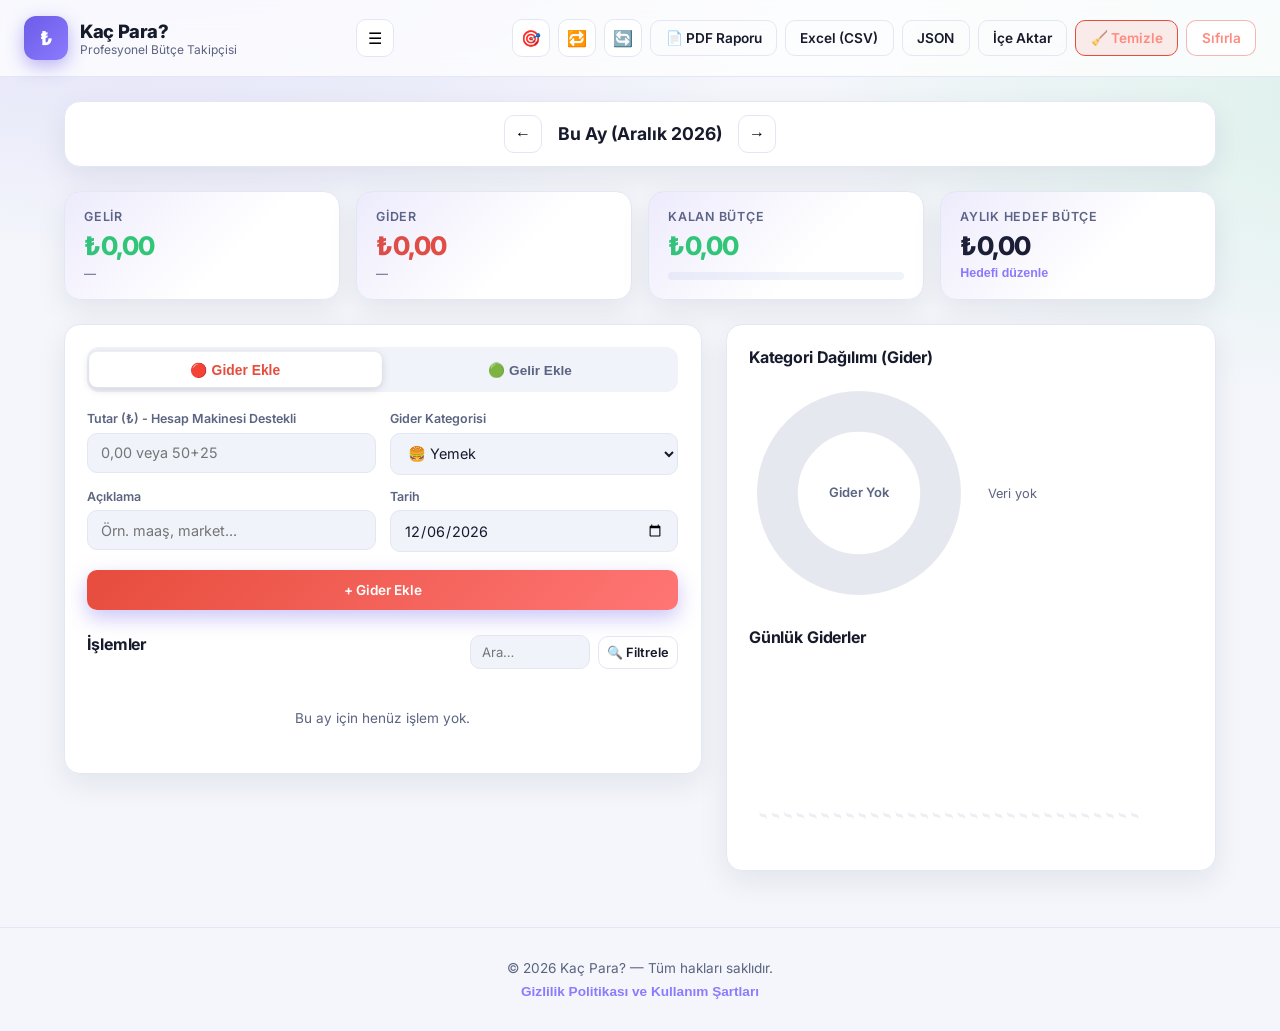
==== index.html @ 2ee65d18 "Add files via upload" ====
<!DOCTYPE html>
<html lang="tr">
<head>
  <meta charset="UTF-8" />
  <meta name="viewport" content="width=device-width, initial-scale=1.0, maximum-scale=1.0, user-scalable=no" />
  <title>Kaç Para? — Profesyonel Bütçe Takipçisi</title>
  
  <meta name="theme-color" content="#0f1220" />
  <meta name="mobile-web-app-capable" content="yes" />
  <meta name="apple-mobile-web-app-status-bar-style" content="black-translucent" />
  
  <link rel="icon" type="image/png" href="icon-192.png" />
  <link rel="apple-touch-icon" href="icon-192.png" />
  <link rel="manifest" href="manifest.json" />

  <link rel="preconnect" href="https://fonts.googleapis.com" />
  <link rel="preconnect" href="https://fonts.gstatic.com" crossorigin />
  <link href="https://fonts.googleapis.com/css2?family=Inter:wght@400;500;600;700;800&display=swap" rel="stylesheet" />
  <link rel="stylesheet" href="style.css" />
</head>
<body>
  <header class="topbar">
    <div class="brand">
      <div class="brand-icon">₺</div>
      <div>
        <h1>Kaç Para?</h1>
        <p class="brand-sub">Profesyonel Bütçe Takipçisi</p>
      </div>
    </div>
    
    <button id="mobileMenuBtn" class="icon-btn mobile-menu-btn">☰</button>

    <div class="topbar-actions" id="topbarActions">
      <button id="limitsBtn" class="icon-btn" title="Kategori Limitleri">🎯</button>
      <button id="recurringBtn" class="icon-btn" title="Tekrarlayan Ödemeler">🔁</button>
      <button id="themeToggle" class="icon-btn" title="Tema (Otomatik/Karanlık/Aydınlık)">🔄</button>
      <button id="exportPdfBtn" class="btn btn-ghost">📄 PDF Raporu</button>
      <button id="exportCsvBtn" class="btn btn-ghost">Excel (CSV)</button>
      <button id="exportBtn" class="btn btn-ghost">JSON</button>
      <label class="btn btn-ghost">
        İçe Aktar
        <input type="file" id="importInput" accept="application/json" hidden />
      </label>
      <button id="cleanupBtn" class="btn btn-danger" style="background: rgba(231,76,60,0.1); border: 1px solid var(--red);">🧹 Temizle</button>
      <button id="resetBtn" class="btn btn-danger">Sıfırla</button>
    </div>
  </header>

  <main class="container">
    <div id="installBanner" class="install-banner hidden">
      <p>📱 Bu uygulamayı telefonuna kurmak ister misin?</p>
      <button type="button" id="installBtn" class="btn btn-primary">Hemen Kur</button>
    </div>

    <div class="month-selector">
      <button id="prevMonthBtn" class="icon-btn" title="Önceki Ay">←</button>
      <span id="currentMonthLabel">Bu Ay</span>
      <button id="nextMonthBtn" class="icon-btn" title="Sonraki Ay">→</button>
    </div>

    <section class="stats">
      <div class="stat-card">
        <span class="stat-label">Gelir</span>
        <span class="stat-value text-green" id="statIncome">₺0,00</span>
        <span class="stat-hint" id="statIncomeTrend">—</span>
      </div>
      <div class="stat-card">
        <span class="stat-label">Gider</span>
        <span class="stat-value text-red" id="statExpense">₺0,00</span>
        <span class="stat-hint" id="statExpenseTrend">—</span>
      </div>
      <div class="stat-card">
        <span class="stat-label">Kalan Bütçe</span>
        <span class="stat-value" id="statRemaining">₺0,00</span>
        <div class="progress"><div class="progress-bar" id="budgetBar"></div></div>
      </div>
      <div class="stat-card">
        <span class="stat-label">Aylık Hedef Bütçe</span>
        <span class="stat-value" id="statBudget">₺0,00</span>
        <button class="link-btn" id="editBudgetBtn">Hedefi düzenle</button>
      </div>
    </section>

    <section class="grid">
      <div class="panel">
        <div class="type-switch" id="typeSwitch">
          <button type="button" class="switch-btn active" data-type="expense">🔴 Gider Ekle</button>
          <button type="button" class="switch-btn" data-type="income">🟢 Gelir Ekle</button>
        </div>

        <form id="expenseForm" class="form">
          <div class="form-row">
            <div class="field">
              <label for="amount">Tutar (₺) - Hesap Makinesi Destekli</label>
              <input type="text" id="amount" inputmode="decimal" placeholder="0,00 veya 50+25" autocomplete="off" required />
            </div>
            <div class="field">
              <label for="category" id="categoryLabel">Kategori</label>
              <select id="category" required></select>
            </div>
          </div>
          <div class="form-row">
            <div class="field">
              <label for="note">Açıklama</label>
              <input type="text" id="note" maxlength="60" placeholder="Örn. maaş, market..." autocomplete="off" />
            </div>
            <div class="field">
              <label for="date">Tarih</label>
              <input type="date" id="date" required />
            </div>
          </div>
          <button type="submit" class="btn btn-primary btn-block" id="submitBtn">+ Gider Ekle</button>
        </form>

        <div class="list-header">
          <h2 class="panel-title">İşlemler</h2>
          <div style="display:flex; gap:0.5rem; align-items:center;">
            <input type="search" id="searchInput" class="search" placeholder="Ara…" autocomplete="off" style="max-width: 120px;" />
            <button id="filterToggleBtn" class="btn btn-ghost" style="padding: 0.5rem; font-size: 0.8rem;" title="Filtrele">🔍 Filtrele</button>
          </div>
        </div>

        <div id="filterPanel" class="filter-panel hidden">
          <div class="field">
            <label>İşlem Türü</label>
            <select id="filterType">
              <option value="all">Tümü</option>
              <option value="expense">Sadece Giderler</option>
              <option value="income">Sadece Gelirler</option>
            </select>
          </div>
          <div class="field">
            <label>Sıralama</label>
            <select id="filterSort">
              <option value="date-desc">Tarih (En Yeni)</option>
              <option value="date-asc">Tarih (En Eski)</option>
              <option value="amount-desc">Tutar (En Yüksek)</option>
              <option value="amount-asc">Tutar (En Düşük)</option>
            </select>
          </div>
        </div>

        <ul id="expenseList" class="expense-list"></ul>
        <p id="emptyState" class="empty">Bu ay için henüz işlem yok.</p>
      </div>

      <div class="panel">
        <h2 class="panel-title">Kategori Dağılımı (Gider)</h2>
        <div class="donut-wrap">
          <canvas id="donutChart" width="220" height="220"></canvas>
          <div id="donutLegend" class="donut-legend"></div>
        </div>

        <h2 class="panel-title" style="margin-top:1.5rem">Günlük Giderler</h2>
        <canvas id="barChart" width="400" height="180"></canvas>
      </div>
    </section>
  </main>

  <footer class="footer">
    <p>© 2026 Kaç Para? — Tüm hakları saklıdır.</p>
    <button id="privacyBtn" class="link-btn">Gizlilik Politikası ve Kullanım Şartları</button>
  </footer>

  <!-- MODALLAR -->
  <div id="budgetModal" class="modal" hidden>
    <div class="modal-box">
      <h3>Aylık Hedef Bütçe</h3>
      <p class="modal-desc">Seçili ay için ulaşmak istediğin hedefi belirle.</p>
      <input type="number" id="budgetInput" min="0" step="100" placeholder="Örn. 5000" />
      <div class="modal-actions">
        <button type="button" class="btn btn-ghost" id="budgetCancel">İptal</button>
        <button type="button" class="btn btn-primary" id="budgetSave">Kaydet</button>
      </div>
    </div>
  </div>

  <div id="recurringModal" class="modal" hidden>
    <div class="modal-box" style="width: min(92vw, 500px);">
      <h3>🔁 Tekrarlayan Ödemeler</h3>
      <p class="modal-desc">Her ay otomatik olarak harcamalara eklenecek sabit giderler.</p>
      <form id="recurringForm" class="form" style="margin-bottom: 1rem;">
        <div class="form-row">
          <div class="field">
            <label>Açıklama</label>
            <input type="text" id="recName" placeholder="Örn. Netflix, Kira" required autocomplete="off" />
          </div>
          <div class="field">
            <label>Tutar (₺)</label>
            <input type="number" id="recAmount" min="1" step="1" placeholder="0" required />
          </div>
        </div>
        <div class="form-row">
          <div class="field">
            <label>Kategori</label>
            <select id="recCategory" required></select>
          </div>
          <div class="field">
            <label>Her ayın kaçında?</label>
            <input type="number" id="recDay" min="1" max="31" value="1" required />
          </div>
        </div>
        <button type="submit" class="btn btn-primary btn-block" style="background: var(--primary);">+ Ekle</button>
      </form>
      <ul id="recurringList" class="expense-list" style="max-height: 200px; margin-top: 0;"></ul>
      <p id="emptyRecurring" class="empty" style="padding: 1rem 0;">Henüz tekrarlayan ödeme yok.</p>
      <div class="modal-actions" style="margin-top: 1rem;">
        <button type="button" class="btn btn-ghost btn-block" id="recurringClose">Kapat</button>
      </div>
    </div>
  </div>

  <div id="limitsModal" class="modal" hidden>
    <div class="modal-box" style="width: min(92vw, 500px);">
      <h3>🎯 Kategori Limitleri</h3>
      <p class="modal-desc">Belirli bir kategori için aylık harcama limiti koy. Aşarsan uyarı verir.</p>
      <form id="limitsForm" class="form" style="margin-bottom: 1rem;">
        <div class="form-row">
          <div class="field">
            <label>Kategori</label>
            <select id="limitCategory" required></select>
          </div>
          <div class="field">
            <label>Limit (₺)</label>
            <input type="number" id="limitAmount" min="1" step="1" placeholder="Örn. 3000" required />
          </div>
        </div>
        <button type="submit" class="btn btn-primary btn-block" style="background: var(--primary);">+ Limit Ekle</button>
      </form>
      <ul id="limitsList" class="expense-list" style="max-height: 200px; margin-top: 0;"></ul>
      <p id="emptyLimits" class="empty" style="padding: 1rem 0;">Henüz limit yok.</p>
      <div class="modal-actions" style="margin-top: 1rem;">
        <button type="button" class="btn btn-ghost btn-block" id="limitsClose">Kapat</button>
      </div>
    </div>
  </div>

  <div id="cleanupModal" class="modal" hidden>
    <div class="modal-box">
      <h3>🧹 Veri Temizliği</h3>
      <p class="modal-desc">Uygulamayı şişiren eski verileri tek tıkla temizleyin.</p>
      <div class="field" style="margin-bottom: 1rem;">
        <label>Ne kadarlık veri silinsin?</label>
        <select id="cleanupRange">
          <option value="1">1 aydan eski verileri sil</option>
          <option value="3">3 aydan eski verileri sil</option>
          <option value="6">6 aydan eski verileri sil</option>
          <option value="12">1 yıldan eski verileri sil</option>
        </select>
      </div>
      <div class="modal-actions" style="margin-top: 1rem;">
        <button type="button" class="btn btn-ghost" id="cleanupCancel">İptal</button>
        <button type="button" class="btn btn-danger" id="cleanupConfirm" style="background: var(--red); border: none;">Temizle</button>
      </div>
    </div>
  </div>

  <div id="privacyModal" class="modal" hidden>
    <div class="modal-box" style="width: min(92vw, 600px); max-height: 80vh; overflow-y: auto;">
      <h3>Gizlilik Politikası ve Kullanım Şartları</h3>
      <p class="modal-desc" style="margin-top: 1rem;">
        <strong>1. Veri Saklama:</strong> "Kaç Para?" uygulamasına girdiğiniz tüm finansal veriler (gelir, gider, bütçe vb.) sadece <strong>kendi tarayıcınızın yerel hafızasında (localStorage)</strong> saklanır. Hiçbir sunucuya, veritabanına veya üçüncü şahsa gönderilmez, kaydedilmez.
      </p>
      <p class="modal-desc">
        <strong>2. Çerezler:</strong> Uygulama, deneyiminizi iyileştirmek için herhangi bir takip çerezi kullanmaz.
      </p>
      <p class="modal-desc">
        <strong>3. Veri Kaybı:</strong> Tarayıcı verilerinizi (geçmiş, çerezler vb.) temizlerseniz veya uygulamayı silerseniz, bütçe verileriniz de kalıcı olarak silinir. Verilerinizi kaybetmemek için sağ üstteki "JSON" butonu ile yedek almanız önerilir.
      </p>
      <p class="modal-desc">
        <strong>4. Sorumluluk:</strong> Bu uygulama tamamen ücretsiz ve açık kaynaklı bir araçtır. Finansal kararlarınızdan doğacak sonuçlardan kullanıcı sorumludur.
      </p>
      <div class="modal-actions" style="margin-top: 1rem;">
        <button type="button" class="btn btn-primary btn-block" id="privacyClose">Anladım, Kapat</button>
      </div>
    </div>
  </div>

  <div id="pdfTemplate" class="pdf-container" hidden>
    <div class="pdf-header">
      <h1>Kaç Para? — Bütçe Raporu</h1>
      <p id="pdfMonthLabel">Kasım 2026</p>
    </div>
    <div class="pdf-summary">
      <div><strong>Gelir:</strong> <span id="pdfIncome">0</span></div>
      <div><strong>Gider:</strong> <span id="pdfExpense">0</span></div>
      <div><strong>Kalan:</strong> <span id="pdfRemaining">0</span></div>
    </div>
    <table class="pdf-table">
      <thead>
        <tr>
          <th>Tarih</th>
          <th>Tür</th>
          <th>Kategori</th>
          <th>Açıklama</th>
          <th style="text-align: right;">Tutar</th>
        </tr>
      </thead>
      <tbody id="pdfTableBody"></tbody>
    </table>
  </div>

  <div id="toast" class="toast" hidden></div>
  <script src="script.js"></script>
</body>
</html>
---- style.css ----
:root {
  --bg: #0f1220;
  --bg-soft: #171b2e;
  --panel: #1c2138;
  --panel-2: #232a45;
  --text: #eef1ff;
  --muted: #9aa3c0;
  --border: #2a3150;
  --primary: #6c5ce7;
  --primary-2: #8b7bff;
  --green: #2ecc71;
  --yellow: #f1c40f;
  --red: #e74c3c;
  --radius: 16px;
  --shadow: 0 10px 30px rgba(0,0,0,.35);
  --font: 'Inter', system-ui, -apple-system, sans-serif;
}

[data-theme="light"] {
  --bg: #f4f6fb;
  --bg-soft: #ffffff;
  --panel: #ffffff;
  --panel-2: #f0f3fa;
  --text: #161a2b;
  --muted: #5b6480;
  --border: #e2e7f3;
  --shadow: 0 10px 30px rgba(20,30,60,.08);
}

* { box-sizing: border-box; margin: 0; padding: 0; }

body {
  font-family: var(--font);
  background: radial-gradient(1200px 600px at 10% -10%, rgba(108,92,231,.18), transparent 60%),
              radial-gradient(1000px 500px at 110% 10%, rgba(46,204,113,.12), transparent 60%),
              var(--bg);
  color: var(--text);
  min-height: 100vh;
  transition: background .3s, color .3s;
  overflow-x: hidden;
}

@keyframes slideUp {
  from { opacity: 0; transform: translateY(15px); }
  to { opacity: 1; transform: translateY(0); }
}
@keyframes fadeIn {
  from { opacity: 0; }
  to { opacity: 1; }
}
@keyframes popIn {
  0% { opacity: 0; transform: scale(0.95); }
  100% { opacity: 1; transform: scale(1); }
}
@keyframes pulseGlow {
  0% { box-shadow: 0 0 0 0 rgba(231, 76, 60, 0.4); }
  70% { box-shadow: 0 0 0 6px rgba(231, 76, 60, 0); }
  100% { box-shadow: 0 0 0 0 rgba(231, 76, 60, 0); }
}

.topbar {
  display: flex;
  justify-content: space-between;
  align-items: center;
  gap: 1rem;
  padding: 1rem 1.5rem;
  background: rgba(23,27,46,.7);
  backdrop-filter: blur(12px);
  border-bottom: 1px solid var(--border);
  position: sticky;
  top: 0;
  z-index: 20;
  flex-wrap: wrap;
  animation: fadeIn 0.5s ease;
}
[data-theme="light"] .topbar { background: rgba(255,255,255,.75); }

.brand { display: flex; align-items: center; gap: .75rem; }
.brand-icon {
  width: 44px; height: 44px;
  display: grid; place-items: center;
  border-radius: 12px;
  background: linear-gradient(135deg, var(--primary), var(--primary-2));
  font-weight: 800; font-size: 1.2rem; color: #fff;
  box-shadow: 0 6px 18px rgba(108,92,231,.45);
  transition: transform 0.3s ease;
}
.brand:hover .brand-icon { transform: rotate(-10deg) scale(1.05); }
.brand h1 { font-size: 1.15rem; font-weight: 800; letter-spacing: -.02em; }
.brand-sub { font-size: .75rem; color: var(--muted); }
.topbar-actions { display: flex; gap: .5rem; flex-wrap: wrap; align-items: center; }

.mobile-menu-btn {
  display: none;
  font-size: 1.2rem;
}

.btn {
  border: 1px solid var(--border);
  background: var(--panel);
  color: var(--text);
  padding: .55rem .9rem;
  border-radius: 10px;
  font: inherit;
  font-size: .85rem;
  font-weight: 600;
  cursor: pointer;
  transition: all .2s cubic-bezier(0.4, 0, 0.2, 1);
  display: inline-flex; align-items: center; gap: .4rem;
}
.btn:hover { transform: translateY(-2px); border-color: var(--primary); box-shadow: 0 4px 12px rgba(0,0,0,0.1); }
.btn:active { transform: translateY(0); }
.btn-primary {
  background: linear-gradient(135deg, var(--primary), var(--primary-2));
  border: none; color: #fff;
  box-shadow: 0 8px 20px rgba(108,92,231,.35);
}
.btn-primary:hover { filter: brightness(1.1); box-shadow: 0 10px 25px rgba(108,92,231,.5); }
.btn-danger { color: #ff8a80; border-color: rgba(231,76,60,.4); }
.btn-danger:hover { background: rgba(231,76,60,.12); border-color: var(--red); }
.btn-ghost { background: transparent; }
.btn-block { width: 100%; justify-content: center; padding: .75rem; margin-top: .25rem; }
.icon-btn {
  width: 38px; height: 38px; border-radius: 10px;
  border: 1px solid var(--border); background: var(--panel);
  cursor: pointer; font-size: 1rem;
  display: grid; place-items: center;
  transition: all 0.2s;
}
.icon-btn:hover { border-color: var(--primary); transform: translateY(-2px); }
.link-btn {
  background: none; border: none; color: var(--primary-2);
  font-size: .78rem; cursor: pointer; padding: 0; text-align: left;
  font-weight: 600; transition: color 0.2s;
}
.link-btn:hover { text-decoration: underline; color: var(--primary); }

.container { max-width: 1200px; margin: 0 auto; padding: 1.5rem; }

.stats {
  display: grid;
  grid-template-columns: repeat(4, 1fr);
  gap: 1rem;
  margin-bottom: 1.5rem;
  animation: slideUp 0.5s ease both;
}
.stat-card {
  background: var(--panel);
  border: 1px solid var(--border);
  border-radius: var(--radius);
  padding: 1.1rem 1.2rem;
  display: flex; flex-direction: column; gap: .35rem;
  box-shadow: var(--shadow);
  position: relative; overflow: hidden;
  transition: transform 0.3s ease, box-shadow 0.3s ease;
}
.stat-card:hover { transform: translateY(-4px); box-shadow: 0 15px 35px rgba(0,0,0,0.2); }
.stat-card::before {
  content: ''; position: absolute; inset: 0;
  background: linear-gradient(135deg, rgba(108,92,231,.12), transparent 60%);
  pointer-events: none;
}
.stat-label { font-size: .78rem; color: var(--muted); font-weight: 600; text-transform: uppercase; letter-spacing: .06em; }
.stat-value { font-size: 1.6rem; font-weight: 800; letter-spacing: -.02em; }
.stat-hint { font-size: .75rem; color: var(--muted); }
.progress { height: 8px; background: var(--panel-2); border-radius: 99px; overflow: hidden; margin-top: .35rem; }
.progress-bar { height: 100%; width: 0%; background: var(--green); border-radius: 99px; transition: width 0.8s cubic-bezier(0.4, 0, 0.2, 1), background .3s; }

.grid { display: grid; grid-template-columns: 1.3fr 1fr; gap: 1.5rem; align-items: start; }
.panel {
  background: var(--panel);
  border: 1px solid var(--border);
  border-radius: var(--radius);
  padding: 1.4rem;
  box-shadow: var(--shadow);
  animation: slideUp 0.6s ease both;
}
.panel:nth-child(2) { animation-delay: 0.1s; }
.panel-title { font-size: 1rem; font-weight: 700; margin-bottom: 1rem; letter-spacing: -.01em; }

.form { display: flex; flex-direction: column; gap: .9rem; }
.form-row { display: grid; grid-template-columns: 1fr 1fr; gap: .9rem; }
.field { display: flex; flex-direction: column; gap: .4rem; }
.field label { font-size: .78rem; color: var(--muted); font-weight: 600; }
.field input, .field select, .search, #budgetInput, #recName, #recAmount, #recDay, #limitAmount {
  background: var(--panel-2);
  border: 1px solid var(--border);
  color: var(--text);
  padding: .65rem .8rem;
  border-radius: 10px;
  font: inherit;
  font-size: .9rem;
  outline: none;
  transition: all .2s;
  width: 100%;
}
.field input:focus, .field select:focus, .search:focus, #budgetInput:focus {
  border-color: var(--primary);
  box-shadow: 0 0 0 3px rgba(108,92,231,.2);
  background: var(--panel);
}

.filter-panel {
  display: flex;
  gap: 1rem;
  background: var(--panel-2);
  padding: 1rem;
  border-radius: 10px;
  margin-bottom: 1rem;
  border: 1px solid var(--border);
  animation: slideUp 0.3s ease;
}
.filter-panel .field { flex: 1; margin: 0; }
.filter-panel select { padding: 0.5rem; font-size: 0.8rem; }

.type-switch {
  display: flex;
  gap: 0.5rem;
  margin-bottom: 1.2rem;
  background: var(--panel-2);
  padding: 0.3rem;
  border-radius: 12px;
}
.switch-btn {
  flex: 1;
  padding: 0.6rem;
  border: none;
  background: transparent;
  color: var(--muted);
  font-weight: 600;
  font-size: 0.85rem;
  border-radius: 8px;
  cursor: pointer;
  transition: all 0.3s cubic-bezier(0.4, 0, 0.2, 1);
}
.switch-btn.active {
  background: var(--panel);
  color: var(--text);
  box-shadow: 0 2px 8px rgba(0,0,0,0.15);
  transform: scale(1.02);
}
.switch-btn[data-type="income"].active { color: var(--green); }
.switch-btn[data-type="expense"].active { color: var(--red); }

.text-green { color: var(--green) !important; }
.text-red { color: var(--red) !important; }
.expense-amount.income { color: var(--green) !important; }
.expense-amount.expense { color: var(--red) !important; }

.list-header { display: flex; justify-content: space-between; align-items: center; margin-top: 1.5rem; gap: .75rem; }
.search { max-width: 160px; padding: .5rem .7rem; font-size: .82rem; }
.expense-list { list-style: none; display: flex; flex-direction: column; gap: .5rem; margin-top: 1rem; max-height: 360px; overflow-y: auto; padding-right: .25rem; }
.expense-list::-webkit-scrollbar { width: 6px; }
.expense-list::-webkit-scrollbar-thumb { background: var(--border); border-radius: 99px; }

.expense-item {
  display: flex; align-items: center; gap: .75rem;
  padding: .7rem .8rem;
  background: var(--panel-2);
  border: 1px solid var(--border);
  border-radius: 12px;
  animation: slideUp 0.4s ease both;
  transition: transform 0.2s, background 0.2s;
}
.expense-item:hover {
  transform: translateX(4px);
  background: var(--panel);
  border-color: var(--primary);
}
.expense-emoji { font-size: 1.2rem; }
.expense-info { flex: 1; display: flex; flex-direction: column; gap: .1rem; min-width: 0; }
.expense-note { font-size: .88rem; font-weight: 600; white-space: nowrap; overflow: hidden; text-overflow: ellipsis; }
.expense-meta { font-size: .72rem; color: var(--muted); }
.expense-amount { font-weight: 700; font-size: .95rem; white-space: nowrap; }
.del-btn, .del-limit-btn {
  background: none; border: none; cursor: pointer;
  color: var(--muted); font-size: 1rem; padding: .25rem;
  border-radius: 6px; transition: all .2s;
}
.del-btn:hover, .del-limit-btn:hover { color: var(--red); background: rgba(231,76,60,.12); transform: scale(1.1); }
.empty { text-align: center; color: var(--muted); font-size: .85rem; padding: 1.5rem 0; animation: fadeIn 0.5s ease; }

.limit-warning {
  color: var(--red) !important;
  font-weight: 700;
  animation: pulseGlow 1.5s infinite;
  border-radius: 4px;
}

.donut-wrap { display: flex; align-items: center; gap: 1.2rem; flex-wrap: wrap; }
.donut-legend { display: flex; flex-direction: column; gap: .45rem; flex: 1; min-width: 140px; }
.legend-item { display: flex; align-items: center; gap: .5rem; font-size: .82rem; animation: slideUp 0.3s ease both; }
.legend-dot { width: 10px; height: 10px; border-radius: 50%; flex-shrink: 0; }
.legend-name { flex: 1; color: var(--muted); }
.legend-value { font-weight: 700; }

.modal {
  position: fixed; inset: 0; z-index: 50;
  background: rgba(0,0,0,.6);
  display: grid; place-items: center;
  backdrop-filter: blur(6px);
  animation: fadeIn .25s ease;
}
.modal-box {
  background: var(--panel);
  border: 1px solid var(--border);
  border-radius: var(--radius);
  padding: 1.6rem;
  width: min(92vw, 380px);
  box-shadow: 0 25px 50px -12px rgba(0, 0, 0, 0.5);
  animation: popIn 0.3s cubic-bezier(0.175, 0.885, 0.32, 1.275);
}
.modal-box h3 { font-size: 1.1rem; margin-bottom: .4rem; }
.modal-desc { font-size: .82rem; color: var(--muted); margin-bottom: 1rem; }
.modal-actions { display: flex; gap: .6rem; justify-content: flex-end; margin-top: 1rem; }

.toast {
  position: fixed; bottom: 1.5rem; left: 50%; transform: translateX(-50%) translateY(20px);
  background: var(--panel); border: 1px solid var(--border);
  padding: .7rem 1.2rem; border-radius: 12px;
  font-size: .85rem; font-weight: 600;
  box-shadow: var(--shadow);
  opacity: 0; transition: opacity .25s, transform .25s;
  z-index: 9999;
  display: flex;
  align-items: center;
  justify-content: space-between;
  gap: 1rem;
  min-width: 250px;
  pointer-events: none;
}

.toast.show { 
  opacity: 1; 
  transform: translateX(-50%) translateY(0); 
  pointer-events: auto !important; 
}
.toast.success { border-color: var(--green); color: var(--green); }
.toast.error { border-color: var(--red); color: #ff8a80; }

#toastActionBtn {
  pointer-events: auto !important;
  cursor: pointer !important;
  transition: all 0.2s ease;
  white-space: nowrap;
}
#toastActionBtn:hover { filter: brightness(1.2); transform: scale(1.05); }

.install-banner {
  display: flex;
  align-items: center;
  justify-content: space-between;
  background: linear-gradient(135deg, rgba(108,92,231,0.15), rgba(139,123,255,0.15));
  border: 1px solid var(--primary);
  padding: 0.8rem 1.2rem;
  border-radius: var(--radius);
  margin-bottom: 1.5rem;
  gap: 1rem;
  animation: slideUp 0.4s ease;
}
.install-banner p { font-size: 0.9rem; font-weight: 600; margin: 0; }
.install-banner .btn { padding: 0.4rem 1rem; font-size: 0.8rem; white-space: nowrap; }

.month-selector {
  display: flex;
  align-items: center;
  justify-content: center;
  gap: 1rem;
  margin-bottom: 1.5rem;
  background: var(--panel);
  padding: 0.8rem;
  border-radius: var(--radius);
  border: 1px solid var(--border);
  box-shadow: var(--shadow);
  animation: slideUp 0.4s ease both;
}
#currentMonthLabel { font-weight: 700; font-size: 1.1rem; min-width: 150px; text-align: center; color: var(--text); }

.footer {
  text-align: center;
  padding: 2rem 1rem;
  margin-top: 2rem;
  border-top: 1px solid var(--border);
  color: var(--muted);
  font-size: 0.85rem;
  display: flex;
  flex-direction: column;
  align-items: center;
  gap: 0.5rem;
  animation: fadeIn 1s ease;
}

.footer .link-btn {
  font-size: 0.85rem;
  color: var(--primary-2);
}

@media (display-mode: standalone) {
  body {
    padding-top: env(safe-area-inset-top);
    padding-bottom: env(safe-area-inset-bottom);
  }
}

[hidden], .hidden { display: none !important; }

@media print {
  body * { visibility: hidden; }
  #pdfTemplate, #pdfTemplate * { visibility: visible; }
  #pdfTemplate {
    position: absolute; left: 0; top: 0; width: 100%;
    display: block !important; color: #000; background: #fff;
  }
  .pdf-header { text-align: center; margin-bottom: 2rem; }
  .pdf-header h1 { font-size: 24px; margin-bottom: 0.5rem; }
  .pdf-summary { display: flex; justify-content: space-around; margin-bottom: 2rem; font-size: 16px; }
  .pdf-table { width: 100%; border-collapse: collapse; margin-top: 1rem; }
  .pdf-table th, .pdf-table td { border: 1px solid #ddd; padding: 8px; text-align: left; font-size: 14px; }
  .pdf-table th { background-color: #f2f2f2; }
}

@media (max-width: 900px) {
  .stats { grid-template-columns: repeat(2, 1fr); }
  .grid { grid-template-columns: 1fr; }
}

/* MOBİL ÖZEL AYARLAR */
@media (max-width: 768px) {
  .topbar {
    flex-wrap: nowrap;
  }
  .mobile-menu-btn {
    display: grid;
    margin-left: auto;
  }
  .topbar-actions {
    display: none;
    position: absolute;
    top: 100%;
    left: 0;
    right: 0;
    background: var(--panel);
    flex-direction: column;
    padding: 1rem;
    border-bottom: 1px solid var(--border);
    box-shadow: var(--shadow);
    z-index: 30;
  }
  .topbar-actions.active {
    display: flex;
  }
  .topbar-actions .btn, .topbar-actions .icon-btn {
    width: 100%;
    justify-content: center;
    padding: 0.8rem;
    font-size: 1rem;
  }
  .topbar-actions label.btn {
    width: 100%;
  }
  .type-switch {
    flex-wrap: wrap;
  }
  .switch-btn {
    font-size: 0.8rem;
    padding: 0.5rem;
  }
  .panel {
    padding: 1rem;
  }
  .form-row {
    gap: 0.5rem;
  }
  .field input, .field select, .search {
    font-size: 0.85rem;
    padding: 0.5rem;
  }
}

@media (max-width: 560px) {
  .stats { grid-template-columns: 1fr; }
  .form-row { grid-template-columns: 1fr; }
  .topbar { padding: .8rem 1rem; }
  .container { padding: 1rem; }
  .brand-sub { display: none; }
}
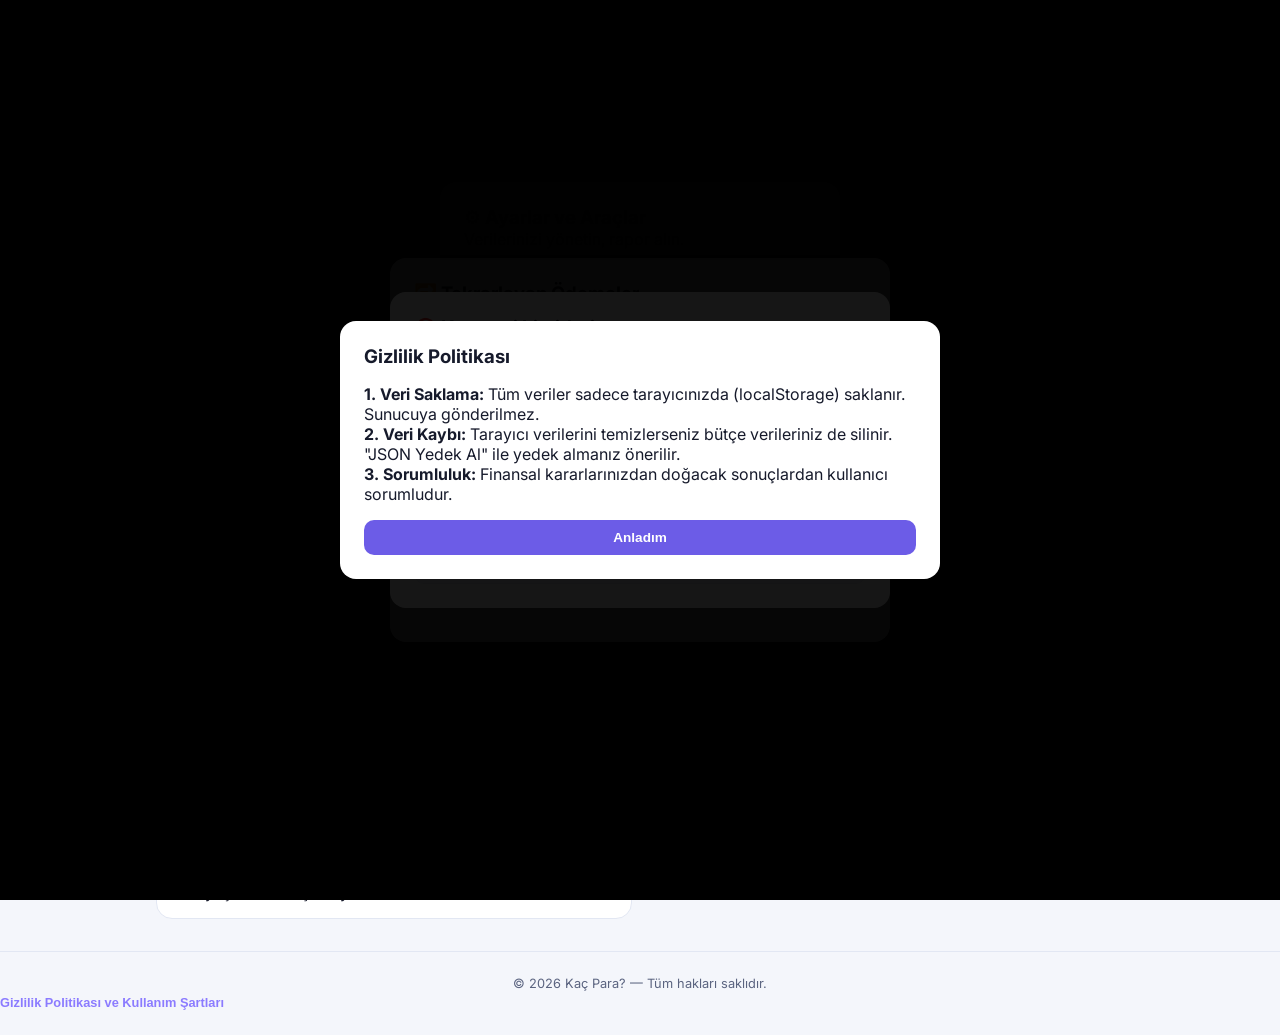
==== commit 0c566157: "Add files via upload" ====
--- a/index.html
+++ b/index.html
@@ -5,6 +5,7 @@
   <meta name="viewport" content="width=device-width, initial-scale=1.0, maximum-scale=1.0, user-scalable=no" />
   <title>Kaç Para? — Profesyonel Bütçe Takipçisi</title>
   
+  <meta name="google-site-verification" content="7JyHRD6K0KmP9sFAeRvvrFaIyyjko7lSBl2RAn9wLT4" />
   <meta name="theme-color" content="#0f1220" />
   <meta name="mobile-web-app-capable" content="yes" />
   <meta name="apple-mobile-web-app-status-bar-style" content="black-translucent" />
@@ -28,36 +29,27 @@
       </div>
     </div>
     
-    <button id="mobileMenuBtn" class="icon-btn mobile-menu-btn">☰</button>
-
-    <div class="topbar-actions" id="topbarActions">
-      <button id="limitsBtn" class="icon-btn" title="Kategori Limitleri">🎯</button>
-      <button id="recurringBtn" class="icon-btn" title="Tekrarlayan Ödemeler">🔁</button>
-      <button id="themeToggle" class="icon-btn" title="Tema (Otomatik/Karanlık/Aydınlık)">🔄</button>
-      <button id="exportPdfBtn" class="btn btn-ghost">📄 PDF Raporu</button>
-      <button id="exportCsvBtn" class="btn btn-ghost">Excel (CSV)</button>
-      <button id="exportBtn" class="btn btn-ghost">JSON</button>
-      <label class="btn btn-ghost">
-        İçe Aktar
-        <input type="file" id="importInput" accept="application/json" hidden />
-      </label>
-      <button id="cleanupBtn" class="btn btn-danger" style="background: rgba(231,76,60,0.1); border: 1px solid var(--red);">🧹 Temizle</button>
-      <button id="resetBtn" class="btn btn-danger">Sıfırla</button>
+    <div class="topbar-actions">
+      <button id="themeToggle" class="icon-btn" title="Tema Değiştir">🔄</button>
+      <button id="settingsBtn" class="icon-btn" title="Ayarlar">⚙️</button>
     </div>
   </header>
 
   <main class="container">
+    <!-- KURULUM BANNER -->
     <div id="installBanner" class="install-banner hidden">
       <p>📱 Bu uygulamayı telefonuna kurmak ister misin?</p>
       <button type="button" id="installBtn" class="btn btn-primary">Hemen Kur</button>
     </div>
 
+    <!-- AY SEÇİCİ -->
     <div class="month-selector">
       <button id="prevMonthBtn" class="icon-btn" title="Önceki Ay">←</button>
       <span id="currentMonthLabel">Bu Ay</span>
       <button id="nextMonthBtn" class="icon-btn" title="Sonraki Ay">→</button>
     </div>
 
+    <!-- ÖZET KARTLARI (Mobilde 2x2) -->
     <section class="stats">
       <div class="stat-card">
         <span class="stat-label">Gelir</span>
@@ -75,54 +67,66 @@
         <div class="progress"><div class="progress-bar" id="budgetBar"></div></div>
       </div>
       <div class="stat-card">
-        <span class="stat-label">Aylık Hedef Bütçe</span>
+        <span class="stat-label">Aylık Hedef</span>
         <span class="stat-value" id="statBudget">₺0,00</span>
-        <button class="link-btn" id="editBudgetBtn">Hedefi düzenle</button>
+        <button class="link-btn" id="editBudgetBtn">Düzenle</button>
       </div>
     </section>
 
+    <!-- ANA PANEL -->
     <section class="grid">
+      <!-- SOL: İŞLEMLER VE FORM -->
       <div class="panel">
-        <div class="type-switch" id="typeSwitch">
-          <button type="button" class="switch-btn active" data-type="expense">🔴 Gider Ekle</button>
-          <button type="button" class="switch-btn" data-type="income">🟢 Gelir Ekle</button>
-        </div>
-
-        <form id="expenseForm" class="form">
-          <div class="form-row">
-            <div class="field">
-              <label for="amount">Tutar (₺) - Hesap Makinesi Destekli</label>
-              <input type="text" id="amount" inputmode="decimal" placeholder="0,00 veya 50+25" autocomplete="off" required />
+        
+        <!-- AÇILIR KAPANIR FORM BAŞLANGICI -->
+        <button id="toggleFormBtn" class="toggle-form-btn">
+          <span>➕ Yeni İşlem Ekle</span>
+          <span id="toggleIcon">▼</span>
+        </button>
+
+        <div id="formContainer" class="form-container hidden">
+          <div class="type-switch" id="typeSwitch">
+            <button type="button" class="switch-btn active" data-type="expense">🔴 Gider</button>
+            <button type="button" class="switch-btn" data-type="income">🟢 Gelir</button>
+          </div>
+
+          <form id="expenseForm" class="form">
+            <div class="form-row">
+              <div class="field">
+                <label for="amount">Tutar (₺)</label>
+                <input type="text" id="amount" inputmode="decimal" placeholder="Örn: 50+25" autocomplete="off" required />
+              </div>
+              <div class="field">
+                <label for="category" id="categoryLabel">Kategori</label>
+                <select id="category" required></select>
+              </div>
             </div>
-            <div class="field">
-              <label for="category" id="categoryLabel">Kategori</label>
-              <select id="category" required></select>
+            <div class="form-row">
+              <div class="field">
+                <label for="note">Açıklama</label>
+                <input type="text" id="note" maxlength="60" placeholder="Örn: Market" autocomplete="off" />
+              </div>
+              <div class="field">
+                <label for="date">Tarih</label>
+                <input type="date" id="date" required />
+              </div>
             </div>
-          </div>
-          <div class="form-row">
-            <div class="field">
-              <label for="note">Açıklama</label>
-              <input type="text" id="note" maxlength="60" placeholder="Örn. maaş, market..." autocomplete="off" />
-            </div>
-            <div class="field">
-              <label for="date">Tarih</label>
-              <input type="date" id="date" required />
-            </div>
-          </div>
-          <button type="submit" class="btn btn-primary btn-block" id="submitBtn">+ Gider Ekle</button>
-        </form>
+            <button type="submit" class="btn btn-primary btn-block" id="submitBtn">+ Kaydet</button>
+          </form>
+        </div>
+        <!-- AÇILIR KAPANIR FORM BİTİŞİ -->
 
         <div class="list-header">
           <h2 class="panel-title">İşlemler</h2>
-          <div style="display:flex; gap:0.5rem; align-items:center;">
-            <input type="search" id="searchInput" class="search" placeholder="Ara…" autocomplete="off" style="max-width: 120px;" />
-            <button id="filterToggleBtn" class="btn btn-ghost" style="padding: 0.5rem; font-size: 0.8rem;" title="Filtrele">🔍 Filtrele</button>
+          <div style="display:flex; gap:0.5rem; align-items:center; width: 100%;">
+            <input type="search" id="searchInput" class="search" placeholder="Ara…" autocomplete="off" style="flex: 1;" />
+            <button id="filterToggleBtn" class="btn btn-ghost" style="padding: 0.5rem; font-size: 0.8rem;" title="Filtrele">🔍</button>
           </div>
         </div>
 
         <div id="filterPanel" class="filter-panel hidden">
           <div class="field">
-            <label>İşlem Türü</label>
+            <label>Tür</label>
             <select id="filterType">
               <option value="all">Tümü</option>
               <option value="expense">Sadece Giderler</option>
@@ -132,10 +136,10 @@
           <div class="field">
             <label>Sıralama</label>
             <select id="filterSort">
-              <option value="date-desc">Tarih (En Yeni)</option>
-              <option value="date-asc">Tarih (En Eski)</option>
-              <option value="amount-desc">Tutar (En Yüksek)</option>
-              <option value="amount-asc">Tutar (En Düşük)</option>
+              <option value="date-desc">En Yeni</option>
+              <option value="date-asc">En Eski</option>
+              <option value="amount-desc">En Yüksek</option>
+              <option value="amount-asc">En Düşük</option>
             </select>
           </div>
         </div>
@@ -144,8 +148,9 @@
         <p id="emptyState" class="empty">Bu ay için henüz işlem yok.</p>
       </div>
 
+      <!-- SAĞ: GRAFİKLER -->
       <div class="panel">
-        <h2 class="panel-title">Kategori Dağılımı (Gider)</h2>
+        <h2 class="panel-title">Kategori Dağılımı</h2>
         <div class="donut-wrap">
           <canvas id="donutChart" width="220" height="220"></canvas>
           <div id="donutLegend" class="donut-legend"></div>
@@ -162,7 +167,33 @@
     <button id="privacyBtn" class="link-btn">Gizlilik Politikası ve Kullanım Şartları</button>
   </footer>
 
-  <!-- MODALLAR -->
+  <!-- AYARLAR MODAL (Eski üst bar butonları burada) -->
+  <div id="settingsModal" class="modal" hidden>
+    <div class="modal-box">
+      <h3>⚙️ Ayarlar ve Araçlar</h3>
+      <p class="modal-desc">Verilerinizi yönetin, rapor alın.</p>
+      
+      <div style="display: flex; flex-direction: column; gap: 0.8rem; margin-bottom: 1.5rem;">
+        <button id="limitsBtn" class="btn btn-block">🎯 Kategori Limitleri</button>
+        <button id="recurringBtn" class="btn btn-block">🔁 Tekrarlayan Ödemeler</button>
+        <button id="exportPdfBtn" class="btn btn-block">📄 PDF Raporu İndir</button>
+        <button id="exportCsvBtn" class="btn btn-block">📊 Excel (CSV) İndir</button>
+        <button id="exportBtn" class="btn btn-block">📁 JSON Yedek Al</button>
+        <label class="btn btn-block" style="text-align: center;">
+          📥 JSON Yedek Yükle
+          <input type="file" id="importInput" accept="application/json" hidden />
+        </label>
+        <button id="cleanupBtn" class="btn btn-block btn-danger">🧹 Eski Verileri Temizle</button>
+        <button id="resetBtn" class="btn btn-block btn-danger">🗑️ Tüm Verileri Sıfırla</button>
+      </div>
+
+      <div class="modal-actions">
+        <button type="button" class="btn btn-primary btn-block" id="settingsClose">Kapat</button>
+      </div>
+    </div>
+  </div>
+
+  <!-- BÜTÇE MODAL -->
   <div id="budgetModal" class="modal" hidden>
     <div class="modal-box">
       <h3>Aylık Hedef Bütçe</h3>
@@ -175,6 +206,7 @@
     </div>
   </div>
 
+  <!-- TEKRARLAYAN ÖDEMELER MODAL -->
   <div id="recurringModal" class="modal" hidden>
     <div class="modal-box" style="width: min(92vw, 500px);">
       <h3>🔁 Tekrarlayan Ödemeler</h3>
@@ -183,7 +215,7 @@
         <div class="form-row">
           <div class="field">
             <label>Açıklama</label>
-            <input type="text" id="recName" placeholder="Örn. Netflix, Kira" required autocomplete="off" />
+            <input type="text" id="recName" placeholder="Örn. Netflix" required autocomplete="off" />
           </div>
           <div class="field">
             <label>Tutar (₺)</label>
@@ -210,10 +242,11 @@
     </div>
   </div>
 
+  <!-- LİMİTLER MODAL -->
   <div id="limitsModal" class="modal" hidden>
     <div class="modal-box" style="width: min(92vw, 500px);">
       <h3>🎯 Kategori Limitleri</h3>
-      <p class="modal-desc">Belirli bir kategori için aylık harcama limiti koy. Aşarsan uyarı verir.</p>
+      <p class="modal-desc">Belirli bir kategori için aylık harcama limiti koy.</p>
       <form id="limitsForm" class="form" style="margin-bottom: 1rem;">
         <div class="form-row">
           <div class="field">
@@ -235,6 +268,7 @@
     </div>
   </div>
 
+  <!-- TEMİZLİK MODAL -->
   <div id="cleanupModal" class="modal" hidden>
     <div class="modal-box">
       <h3>🧹 Veri Temizliği</h3>
@@ -242,10 +276,10 @@
       <div class="field" style="margin-bottom: 1rem;">
         <label>Ne kadarlık veri silinsin?</label>
         <select id="cleanupRange">
-          <option value="1">1 aydan eski verileri sil</option>
-          <option value="3">3 aydan eski verileri sil</option>
-          <option value="6">6 aydan eski verileri sil</option>
-          <option value="12">1 yıldan eski verileri sil</option>
+          <option value="1">1 aydan eski</option>
+          <option value="3">3 aydan eski</option>
+          <option value="6">6 aydan eski</option>
+          <option value="12">1 yıldan eski</option>
         </select>
       </div>
       <div class="modal-actions" style="margin-top: 1rem;">
@@ -255,23 +289,21 @@
     </div>
   </div>
 
+  <!-- GİZLİLİK MODAL -->
   <div id="privacyModal" class="modal" hidden>
     <div class="modal-box" style="width: min(92vw, 600px); max-height: 80vh; overflow-y: auto;">
-      <h3>Gizlilik Politikası ve Kullanım Şartları</h3>
+      <h3>Gizlilik Politikası</h3>
       <p class="modal-desc" style="margin-top: 1rem;">
-        <strong>1. Veri Saklama:</strong> "Kaç Para?" uygulamasına girdiğiniz tüm finansal veriler (gelir, gider, bütçe vb.) sadece <strong>kendi tarayıcınızın yerel hafızasında (localStorage)</strong> saklanır. Hiçbir sunucuya, veritabanına veya üçüncü şahsa gönderilmez, kaydedilmez.
+        <strong>1. Veri Saklama:</strong> Tüm veriler sadece tarayıcınızda (localStorage) saklanır. Sunucuya gönderilmez.
       </p>
       <p class="modal-desc">
-        <strong>2. Çerezler:</strong> Uygulama, deneyiminizi iyileştirmek için herhangi bir takip çerezi kullanmaz.
+        <strong>2. Veri Kaybı:</strong> Tarayıcı verilerini temizlerseniz bütçe verileriniz de silinir. "JSON Yedek Al" ile yedek almanız önerilir.
       </p>
       <p class="modal-desc">
-        <strong>3. Veri Kaybı:</strong> Tarayıcı verilerinizi (geçmiş, çerezler vb.) temizlerseniz veya uygulamayı silerseniz, bütçe verileriniz de kalıcı olarak silinir. Verilerinizi kaybetmemek için sağ üstteki "JSON" butonu ile yedek almanız önerilir.
-      </p>
-      <p class="modal-desc">
-        <strong>4. Sorumluluk:</strong> Bu uygulama tamamen ücretsiz ve açık kaynaklı bir araçtır. Finansal kararlarınızdan doğacak sonuçlardan kullanıcı sorumludur.
+        <strong>3. Sorumluluk:</strong> Finansal kararlarınızdan doğacak sonuçlardan kullanıcı sorumludur.
       </p>
       <div class="modal-actions" style="margin-top: 1rem;">
-        <button type="button" class="btn btn-primary btn-block" id="privacyClose">Anladım, Kapat</button>
+        <button type="button" class="btn btn-primary btn-block" id="privacyClose">Anladım</button>
       </div>
     </div>
   </div>
@@ -301,6 +333,8 @@
   </div>
 
   <div id="toast" class="toast" hidden></div>
+  
   <script src="script.js"></script>
+  <script defer src="/_vercel/insights/script.js"></script>
 </body>
 </html>
--- a/style.css
+++ b/style.css
@@ -31,13 +31,13 @@
 
 body {
   font-family: var(--font);
-  background: radial-gradient(1200px 600px at 10% -10%, rgba(108,92,231,.18), transparent 60%),
-              radial-gradient(1000px 500px at 110% 10%, rgba(46,204,113,.12), transparent 60%),
-              var(--bg);
+  background: var(--bg);
   color: var(--text);
   min-height: 100vh;
   transition: background .3s, color .3s;
   overflow-x: hidden;
+  width: 100%;
+  max-width: 100vw;
 }
 
 @keyframes slideUp {
@@ -58,429 +58,217 @@
   100% { box-shadow: 0 0 0 0 rgba(231, 76, 60, 0); }
 }
 
+/* ÜST BAR */
 .topbar {
   display: flex;
   justify-content: space-between;
   align-items: center;
   gap: 1rem;
   padding: 1rem 1.5rem;
-  background: rgba(23,27,46,.7);
-  backdrop-filter: blur(12px);
+  background: var(--panel);
   border-bottom: 1px solid var(--border);
   position: sticky;
   top: 0;
   z-index: 20;
-  flex-wrap: wrap;
-  animation: fadeIn 0.5s ease;
-}
-[data-theme="light"] .topbar { background: rgba(255,255,255,.75); }
-
+  width: 100%;
+}
 .brand { display: flex; align-items: center; gap: .75rem; }
 .brand-icon {
-  width: 44px; height: 44px;
+  width: 40px; height: 40px;
   display: grid; place-items: center;
-  border-radius: 12px;
+  border-radius: 10px;
   background: linear-gradient(135deg, var(--primary), var(--primary-2));
-  font-weight: 800; font-size: 1.2rem; color: #fff;
-  box-shadow: 0 6px 18px rgba(108,92,231,.45);
-  transition: transform 0.3s ease;
-}
-.brand:hover .brand-icon { transform: rotate(-10deg) scale(1.05); }
-.brand h1 { font-size: 1.15rem; font-weight: 800; letter-spacing: -.02em; }
-.brand-sub { font-size: .75rem; color: var(--muted); }
-.topbar-actions { display: flex; gap: .5rem; flex-wrap: wrap; align-items: center; }
-
-.mobile-menu-btn {
-  display: none;
-  font-size: 1.2rem;
-}
-
+  font-weight: 800; font-size: 1.1rem; color: #fff;
+}
+.brand h1 { font-size: 1.1rem; font-weight: 800; }
+.brand-sub { font-size: .7rem; color: var(--muted); }
+.topbar-actions { display: flex; gap: .5rem; align-items: center; }
+
+/* BUTONLAR */
 .btn {
   border: 1px solid var(--border);
-  background: var(--panel);
-  color: var(--text);
-  padding: .55rem .9rem;
+  background: var(--panel-2);
+  color: var(--text);
+  padding: .6rem 1rem;
   border-radius: 10px;
-  font: inherit;
   font-size: .85rem;
   font-weight: 600;
   cursor: pointer;
-  transition: all .2s cubic-bezier(0.4, 0, 0.2, 1);
-  display: inline-flex; align-items: center; gap: .4rem;
-}
-.btn:hover { transform: translateY(-2px); border-color: var(--primary); box-shadow: 0 4px 12px rgba(0,0,0,0.1); }
-.btn:active { transform: translateY(0); }
-.btn-primary {
-  background: linear-gradient(135deg, var(--primary), var(--primary-2));
-  border: none; color: #fff;
-  box-shadow: 0 8px 20px rgba(108,92,231,.35);
-}
-.btn-primary:hover { filter: brightness(1.1); box-shadow: 0 10px 25px rgba(108,92,231,.5); }
-.btn-danger { color: #ff8a80; border-color: rgba(231,76,60,.4); }
-.btn-danger:hover { background: rgba(231,76,60,.12); border-color: var(--red); }
-.btn-ghost { background: transparent; }
-.btn-block { width: 100%; justify-content: center; padding: .75rem; margin-top: .25rem; }
+  display: inline-flex; align-items: center; justify-content: center; gap: .4rem;
+  transition: all .2s;
+}
+.btn:hover { border-color: var(--primary); }
+.btn-primary { background: var(--primary); border: none; color: #fff; }
+.btn-danger { color: var(--red); border-color: rgba(231,76,60,.3); }
+.btn-block { width: 100%; }
 .icon-btn {
-  width: 38px; height: 38px; border-radius: 10px;
-  border: 1px solid var(--border); background: var(--panel);
-  cursor: pointer; font-size: 1rem;
+  width: 40px; height: 40px; border-radius: 10px;
+  border: 1px solid var(--border); background: var(--panel-2);
+  color: var(--text); cursor: pointer; font-size: 1.1rem;
   display: grid; place-items: center;
-  transition: all 0.2s;
-}
-.icon-btn:hover { border-color: var(--primary); transform: translateY(-2px); }
+}
 .link-btn {
   background: none; border: none; color: var(--primary-2);
-  font-size: .78rem; cursor: pointer; padding: 0; text-align: left;
-  font-weight: 600; transition: color 0.2s;
-}
-.link-btn:hover { text-decoration: underline; color: var(--primary); }
-
-.container { max-width: 1200px; margin: 0 auto; padding: 1.5rem; }
-
-.stats {
-  display: grid;
-  grid-template-columns: repeat(4, 1fr);
-  gap: 1rem;
-  margin-bottom: 1.5rem;
-  animation: slideUp 0.5s ease both;
-}
-.stat-card {
-  background: var(--panel);
-  border: 1px solid var(--border);
-  border-radius: var(--radius);
-  padding: 1.1rem 1.2rem;
-  display: flex; flex-direction: column; gap: .35rem;
-  box-shadow: var(--shadow);
-  position: relative; overflow: hidden;
-  transition: transform 0.3s ease, box-shadow 0.3s ease;
-}
-.stat-card:hover { transform: translateY(-4px); box-shadow: 0 15px 35px rgba(0,0,0,0.2); }
-.stat-card::before {
-  content: ''; position: absolute; inset: 0;
-  background: linear-gradient(135deg, rgba(108,92,231,.12), transparent 60%);
-  pointer-events: none;
-}
-.stat-label { font-size: .78rem; color: var(--muted); font-weight: 600; text-transform: uppercase; letter-spacing: .06em; }
-.stat-value { font-size: 1.6rem; font-weight: 800; letter-spacing: -.02em; }
-.stat-hint { font-size: .75rem; color: var(--muted); }
-.progress { height: 8px; background: var(--panel-2); border-radius: 99px; overflow: hidden; margin-top: .35rem; }
-.progress-bar { height: 100%; width: 0%; background: var(--green); border-radius: 99px; transition: width 0.8s cubic-bezier(0.4, 0, 0.2, 1), background .3s; }
-
-.grid { display: grid; grid-template-columns: 1.3fr 1fr; gap: 1.5rem; align-items: start; }
-.panel {
-  background: var(--panel);
-  border: 1px solid var(--border);
-  border-radius: var(--radius);
-  padding: 1.4rem;
-  box-shadow: var(--shadow);
-  animation: slideUp 0.6s ease both;
-}
-.panel:nth-child(2) { animation-delay: 0.1s; }
-.panel-title { font-size: 1rem; font-weight: 700; margin-bottom: 1rem; letter-spacing: -.01em; }
-
-.form { display: flex; flex-direction: column; gap: .9rem; }
-.form-row { display: grid; grid-template-columns: 1fr 1fr; gap: .9rem; }
-.field { display: flex; flex-direction: column; gap: .4rem; }
-.field label { font-size: .78rem; color: var(--muted); font-weight: 600; }
-.field input, .field select, .search, #budgetInput, #recName, #recAmount, #recDay, #limitAmount {
-  background: var(--panel-2);
-  border: 1px solid var(--border);
-  color: var(--text);
-  padding: .65rem .8rem;
-  border-radius: 10px;
-  font: inherit;
-  font-size: .9rem;
-  outline: none;
-  transition: all .2s;
-  width: 100%;
-}
-.field input:focus, .field select:focus, .search:focus, #budgetInput:focus {
-  border-color: var(--primary);
-  box-shadow: 0 0 0 3px rgba(108,92,231,.2);
-  background: var(--panel);
-}
-
-.filter-panel {
-  display: flex;
-  gap: 1rem;
-  background: var(--panel-2);
-  padding: 1rem;
-  border-radius: 10px;
-  margin-bottom: 1rem;
-  border: 1px solid var(--border);
-  animation: slideUp 0.3s ease;
-}
-.filter-panel .field { flex: 1; margin: 0; }
-.filter-panel select { padding: 0.5rem; font-size: 0.8rem; }
-
-.type-switch {
-  display: flex;
-  gap: 0.5rem;
-  margin-bottom: 1.2rem;
-  background: var(--panel-2);
-  padding: 0.3rem;
-  border-radius: 12px;
-}
-.switch-btn {
-  flex: 1;
-  padding: 0.6rem;
-  border: none;
-  background: transparent;
-  color: var(--muted);
+  font-size: .8rem; cursor: pointer; text-align: left;
   font-weight: 600;
-  font-size: 0.85rem;
-  border-radius: 8px;
-  cursor: pointer;
-  transition: all 0.3s cubic-bezier(0.4, 0, 0.2, 1);
-}
-.switch-btn.active {
-  background: var(--panel);
-  color: var(--text);
-  box-shadow: 0 2px 8px rgba(0,0,0,0.15);
-  transform: scale(1.02);
-}
-.switch-btn[data-type="income"].active { color: var(--green); }
-.switch-btn[data-type="expense"].active { color: var(--red); }
-
-.text-green { color: var(--green) !important; }
-.text-red { color: var(--red) !important; }
-.expense-amount.income { color: var(--green) !important; }
-.expense-amount.expense { color: var(--red) !important; }
-
-.list-header { display: flex; justify-content: space-between; align-items: center; margin-top: 1.5rem; gap: .75rem; }
-.search { max-width: 160px; padding: .5rem .7rem; font-size: .82rem; }
-.expense-list { list-style: none; display: flex; flex-direction: column; gap: .5rem; margin-top: 1rem; max-height: 360px; overflow-y: auto; padding-right: .25rem; }
-.expense-list::-webkit-scrollbar { width: 6px; }
-.expense-list::-webkit-scrollbar-thumb { background: var(--border); border-radius: 99px; }
-
-.expense-item {
-  display: flex; align-items: center; gap: .75rem;
-  padding: .7rem .8rem;
-  background: var(--panel-2);
-  border: 1px solid var(--border);
-  border-radius: 12px;
-  animation: slideUp 0.4s ease both;
-  transition: transform 0.2s, background 0.2s;
-}
-.expense-item:hover {
-  transform: translateX(4px);
-  background: var(--panel);
-  border-color: var(--primary);
-}
-.expense-emoji { font-size: 1.2rem; }
-.expense-info { flex: 1; display: flex; flex-direction: column; gap: .1rem; min-width: 0; }
-.expense-note { font-size: .88rem; font-weight: 600; white-space: nowrap; overflow: hidden; text-overflow: ellipsis; }
-.expense-meta { font-size: .72rem; color: var(--muted); }
-.expense-amount { font-weight: 700; font-size: .95rem; white-space: nowrap; }
-.del-btn, .del-limit-btn {
-  background: none; border: none; cursor: pointer;
-  color: var(--muted); font-size: 1rem; padding: .25rem;
-  border-radius: 6px; transition: all .2s;
-}
-.del-btn:hover, .del-limit-btn:hover { color: var(--red); background: rgba(231,76,60,.12); transform: scale(1.1); }
-.empty { text-align: center; color: var(--muted); font-size: .85rem; padding: 1.5rem 0; animation: fadeIn 0.5s ease; }
-
-.limit-warning {
-  color: var(--red) !important;
-  font-weight: 700;
-  animation: pulseGlow 1.5s infinite;
-  border-radius: 4px;
-}
-
-.donut-wrap { display: flex; align-items: center; gap: 1.2rem; flex-wrap: wrap; }
-.donut-legend { display: flex; flex-direction: column; gap: .45rem; flex: 1; min-width: 140px; }
-.legend-item { display: flex; align-items: center; gap: .5rem; font-size: .82rem; animation: slideUp 0.3s ease both; }
-.legend-dot { width: 10px; height: 10px; border-radius: 50%; flex-shrink: 0; }
-.legend-name { flex: 1; color: var(--muted); }
-.legend-value { font-weight: 700; }
-
-.modal {
-  position: fixed; inset: 0; z-index: 50;
-  background: rgba(0,0,0,.6);
-  display: grid; place-items: center;
-  backdrop-filter: blur(6px);
-  animation: fadeIn .25s ease;
-}
-.modal-box {
-  background: var(--panel);
-  border: 1px solid var(--border);
-  border-radius: var(--radius);
-  padding: 1.6rem;
-  width: min(92vw, 380px);
-  box-shadow: 0 25px 50px -12px rgba(0, 0, 0, 0.5);
-  animation: popIn 0.3s cubic-bezier(0.175, 0.885, 0.32, 1.275);
-}
-.modal-box h3 { font-size: 1.1rem; margin-bottom: .4rem; }
-.modal-desc { font-size: .82rem; color: var(--muted); margin-bottom: 1rem; }
-.modal-actions { display: flex; gap: .6rem; justify-content: flex-end; margin-top: 1rem; }
-
-.toast {
-  position: fixed; bottom: 1.5rem; left: 50%; transform: translateX(-50%) translateY(20px);
-  background: var(--panel); border: 1px solid var(--border);
-  padding: .7rem 1.2rem; border-radius: 12px;
-  font-size: .85rem; font-weight: 600;
-  box-shadow: var(--shadow);
-  opacity: 0; transition: opacity .25s, transform .25s;
-  z-index: 9999;
-  display: flex;
-  align-items: center;
-  justify-content: space-between;
-  gap: 1rem;
-  min-width: 250px;
-  pointer-events: none;
-}
-
-.toast.show { 
-  opacity: 1; 
-  transform: translateX(-50%) translateY(0); 
-  pointer-events: auto !important; 
-}
-.toast.success { border-color: var(--green); color: var(--green); }
-.toast.error { border-color: var(--red); color: #ff8a80; }
-
-#toastActionBtn {
-  pointer-events: auto !important;
-  cursor: pointer !important;
-  transition: all 0.2s ease;
-  white-space: nowrap;
-}
-#toastActionBtn:hover { filter: brightness(1.2); transform: scale(1.05); }
-
-.install-banner {
-  display: flex;
-  align-items: center;
-  justify-content: space-between;
-  background: linear-gradient(135deg, rgba(108,92,231,0.15), rgba(139,123,255,0.15));
-  border: 1px solid var(--primary);
-  padding: 0.8rem 1.2rem;
-  border-radius: var(--radius);
-  margin-bottom: 1.5rem;
-  gap: 1rem;
-  animation: slideUp 0.4s ease;
-}
-.install-banner p { font-size: 0.9rem; font-weight: 600; margin: 0; }
-.install-banner .btn { padding: 0.4rem 1rem; font-size: 0.8rem; white-space: nowrap; }
-
+}
+
+/* KAPSAYICI */
+.container { max-width: 1000px; margin: 0 auto; padding: 1rem; width: 100%; }
+
+/* AY SEÇİCİ */
 .month-selector {
   display: flex;
   align-items: center;
   justify-content: center;
   gap: 1rem;
-  margin-bottom: 1.5rem;
-  background: var(--panel);
+  margin-bottom: 1rem;
+  background: var(--panel);
+  padding: 0.6rem;
+  border-radius: var(--radius);
+  border: 1px solid var(--border);
+  width: 100%;
+}
+#currentMonthLabel { font-weight: 700; font-size: 1rem; min-width: 130px; text-align: center; }
+
+/* İSTATİSTİK KARTLARI */
+.stats {
+  display: grid;
+  grid-template-columns: repeat(4, 1fr);
+  gap: 1rem;
+  margin-bottom: 1rem;
+  width: 100%;
+}
+.stat-card {
+  background: var(--panel);
+  border: 1px solid var(--border);
+  border-radius: var(--radius);
+  padding: 1rem;
+  display: flex; flex-direction: column; gap: .2rem;
+  min-width: 0;
+}
+.stat-label { font-size: .7rem; color: var(--muted); font-weight: 600; text-transform: uppercase; }
+.stat-value { font-size: 1.3rem; font-weight: 800; white-space: nowrap; overflow: hidden; text-overflow: ellipsis; }
+.stat-hint { font-size: .7rem; color: var(--muted); }
+.progress { height: 6px; background: var(--panel-2); border-radius: 99px; margin-top: .4rem; overflow: hidden; width: 100%; }
+.progress-bar { height: 100%; background: var(--green); border-radius: 99px; transition: width 0.3s; }
+
+/* GRID YAPISI */
+.grid { display: grid; grid-template-columns: 1fr 1fr; gap: 1rem; width: 100%; align-items: start; }
+.panel {
+  background: var(--panel);
+  border: 1px solid var(--border);
+  border-radius: var(--radius);
+  padding: 1rem;
+  min-width: 0;
+  width: 100%;
+}
+.panel-title { font-size: .95rem; font-weight: 700; margin-bottom: .8rem; }
+
+/* AÇILIR KAPANIR FORM */
+.toggle-form-btn {
+  width: 100%;
   padding: 0.8rem;
-  border-radius: var(--radius);
-  border: 1px solid var(--border);
-  box-shadow: var(--shadow);
-  animation: slideUp 0.4s ease both;
-}
-#currentMonthLabel { font-weight: 700; font-size: 1.1rem; min-width: 150px; text-align: center; color: var(--text); }
-
-.footer {
-  text-align: center;
-  padding: 2rem 1rem;
-  margin-top: 2rem;
-  border-top: 1px solid var(--border);
-  color: var(--muted);
+  background: var(--panel-2);
+  border: 1px solid var(--border);
+  border-radius: 10px;
+  color: var(--text);
+  font-weight: 600;
+  font-size: 0.9rem;
+  display: flex;
+  justify-content: space-between;
+  align-items: center;
+  cursor: pointer;
+  margin-bottom: 1rem;
+  transition: all 0.2s;
+}
+.toggle-form-btn:hover { background: var(--panel); border-color: var(--primary); }
+.form-container {
+  background: var(--panel-2);
+  padding: 1rem;
+  border-radius: 12px;
+  margin-bottom: 1rem;
+  border: 1px solid var(--border);
+  animation: slideUp 0.3s ease;
+}
+
+/* FORM */
+.form { display: flex; flex-direction: column; gap: 0.8rem; width: 100%; }
+.form-row { display: grid; grid-template-columns: 1fr 1fr; gap: 0.8rem; width: 100%; }
+.field { display: flex; flex-direction: column; gap: 0.3rem; width: 100%; }
+.field label { font-size: 0.75rem; color: var(--muted); font-weight: 600; }
+.field input, .field select, .search, #budgetInput, #recName, #recAmount, #recDay, #limitAmount {
+  background: var(--panel);
+  border: 1px solid var(--border);
+  color: var(--text);
+  padding: 0.6rem;
+  border-radius: 8px;
   font-size: 0.85rem;
-  display: flex;
-  flex-direction: column;
-  align-items: center;
-  gap: 0.5rem;
-  animation: fadeIn 1s ease;
-}
-
-.footer .link-btn {
-  font-size: 0.85rem;
-  color: var(--primary-2);
-}
-
-@media (display-mode: standalone) {
-  body {
-    padding-top: env(safe-area-inset-top);
-    padding-bottom: env(safe-area-inset-bottom);
-  }
-}
-
-[hidden], .hidden { display: none !important; }
-
-@media print {
-  body * { visibility: hidden; }
-  #pdfTemplate, #pdfTemplate * { visibility: visible; }
-  #pdfTemplate {
-    position: absolute; left: 0; top: 0; width: 100%;
-    display: block !important; color: #000; background: #fff;
-  }
-  .pdf-header { text-align: center; margin-bottom: 2rem; }
-  .pdf-header h1 { font-size: 24px; margin-bottom: 0.5rem; }
-  .pdf-summary { display: flex; justify-content: space-around; margin-bottom: 2rem; font-size: 16px; }
-  .pdf-table { width: 100%; border-collapse: collapse; margin-top: 1rem; }
-  .pdf-table th, .pdf-table td { border: 1px solid #ddd; padding: 8px; text-align: left; font-size: 14px; }
-  .pdf-table th { background-color: #f2f2f2; }
-}
-
-@media (max-width: 900px) {
-  .stats { grid-template-columns: repeat(2, 1fr); }
+  width: 100%;
+}
+.field input:focus, .field select:focus { border-color: var(--primary); outline: none; }
+
+/* TÜR SEÇİCİ */
+.type-switch { display: flex; gap: 0.4rem; margin-bottom: 0.8rem; background: var(--panel); padding: 0.2rem; border-radius: 8px; width: 100%; }
+.switch-btn {
+  flex: 1; padding: 0.5rem; border: none; background: transparent;
+  color: var(--muted); font-weight: 600; font-size: 0.8rem; border-radius: 6px; cursor: pointer;
+}
+.switch-btn.active { background: var(--panel-2); color: var(--text); box-shadow: 0 2px 4px rgba(0,0,0,0.1); }
+
+/* LİSTE */
+.list-header { display: flex; justify-content: space-between; align-items: center; gap: 0.5rem; margin-bottom: 0.5rem; flex-wrap: wrap; width: 100%; }
+.search { padding: 0.5rem; font-size: 0.8rem; }
+.expense-list { list-style: none; display: flex; flex-direction: column; gap: 0.5rem; max-height: 400px; overflow-y: auto; width: 100%; }
+.expense-item {
+  display: flex; align-items: center; gap: 0.5rem;
+  padding: 0.6rem; background: var(--panel-2);
+  border: 1px solid var(--border); border-radius: 10px;
+  width: 100%; min-width: 0;
+}
+.expense-emoji { font-size: 1.1rem; flex-shrink: 0; }
+.expense-info { flex: 1; display: flex; flex-direction: column; min-width: 0; overflow: hidden; }
+.expense-note { font-size: 0.85rem; font-weight: 600; white-space: nowrap; overflow: hidden; text-overflow: ellipsis; }
+.expense-meta { font-size: 0.7rem; color: var(--muted); white-space: nowrap; overflow: hidden; text-overflow: ellipsis; }
+.expense-amount { font-weight: 700; font-size: 0.9rem; white-space: nowrap; flex-shrink: 0; }
+.del-btn, .del-limit-btn { background: none; border: none; color: var(--muted); cursor: pointer; padding: 0.2rem; flex-shrink: 0; font-size: 0.9rem; }
+.del-btn:hover { color: var(--red); }
+
+/* RENKLER */
+.text-green { color: var(--green) !important; }
+.text-red { color: var(--red) !important; }
+.expense-amount.income { color: var(--green) !important; }
+.expense-amount.expense { color: var(--red) !important; }
+
+/* MODAL VE TOAST */
+.modal { position: fixed; inset: 0; z-index: 50; background: rgba(0,0,0,.7); display: grid; place-items: center; }
+.modal-box { background: var(--panel); border-radius: var(--radius); padding: 1.5rem; width: min(90vw, 400px); max-height: 90vh; overflow-y: auto; }
+.modal-actions { display: flex; gap: 0.5rem; justify-content: flex-end; margin-top: 1rem; }
+.toast { position: fixed; bottom: 1.5rem; left: 50%; transform: translateX(-50%); background: var(--panel-2); padding: 0.8rem 1.2rem; border-radius: 10px; border: 1px solid var(--border); font-weight: 600; font-size: 0.85rem; z-index: 999; display: flex; gap: 1rem; align-items: center; opacity: 0; pointer-events: none; transition: opacity 0.3s; max-width: 90vw; }
+.toast.show { opacity: 1; pointer-events: auto; }
+.toast.success { border-color: var(--green); }
+.toast.error { border-color: var(--red); }
+
+/* FOOTER */
+.footer { text-align: center; padding: 1.5rem 0; color: var(--muted); font-size: 0.8rem; display: flex; flex-direction: column; gap: 0.3rem; margin-top: 1rem; border-top: 1px solid var(--border); width: 100%; }
+
+/* MOBİL DÜZENLEMELER */
+@media (max-width: 800px) {
   .grid { grid-template-columns: 1fr; }
-}
-
-/* MOBİL ÖZEL AYARLAR */
-@media (max-width: 768px) {
-  .topbar {
-    flex-wrap: nowrap;
-  }
-  .mobile-menu-btn {
-    display: grid;
-    margin-left: auto;
-  }
-  .topbar-actions {
-    display: none;
-    position: absolute;
-    top: 100%;
-    left: 0;
-    right: 0;
-    background: var(--panel);
-    flex-direction: column;
-    padding: 1rem;
-    border-bottom: 1px solid var(--border);
-    box-shadow: var(--shadow);
-    z-index: 30;
-  }
-  .topbar-actions.active {
-    display: flex;
-  }
-  .topbar-actions .btn, .topbar-actions .icon-btn {
-    width: 100%;
-    justify-content: center;
-    padding: 0.8rem;
-    font-size: 1rem;
-  }
-  .topbar-actions label.btn {
-    width: 100%;
-  }
-  .type-switch {
-    flex-wrap: wrap;
-  }
-  .switch-btn {
-    font-size: 0.8rem;
-    padding: 0.5rem;
-  }
-  .panel {
-    padding: 1rem;
-  }
-  .form-row {
-    gap: 0.5rem;
-  }
-  .field input, .field select, .search {
-    font-size: 0.85rem;
-    padding: 0.5rem;
-  }
-}
-
-@media (max-width: 560px) {
-  .stats { grid-template-columns: 1fr; }
-  .form-row { grid-template-columns: 1fr; }
-  .topbar { padding: .8rem 1rem; }
-  .container { padding: 1rem; }
+  .stats { grid-template-columns: 1fr 1fr; }
+}
+
+@media (max-width: 500px) {
+  .topbar { padding: 0.8rem; }
   .brand-sub { display: none; }
+  .container { padding: 0.8rem; }
+  .stat-card { padding: 0.8rem; }
+  .stat-value { font-size: 1.1rem; }
+  .form-row { grid-template-columns: 1fr; gap: 0.6rem; }
+  .field input, .field select { height: 42px; font-size: 0.9rem; } /* Dokunmatik için biraz daha büyük ama taşmaz */
+  .panel { padding: 0.8rem; }
+  .expense-item { padding: 0.5rem; gap: 0.3rem; }
+  .expense-emoji { font-size: 1rem; }
+  .expense-note { font-size: 0.8rem; }
+  .expense-amount { font-size: 0.85rem; }
 }
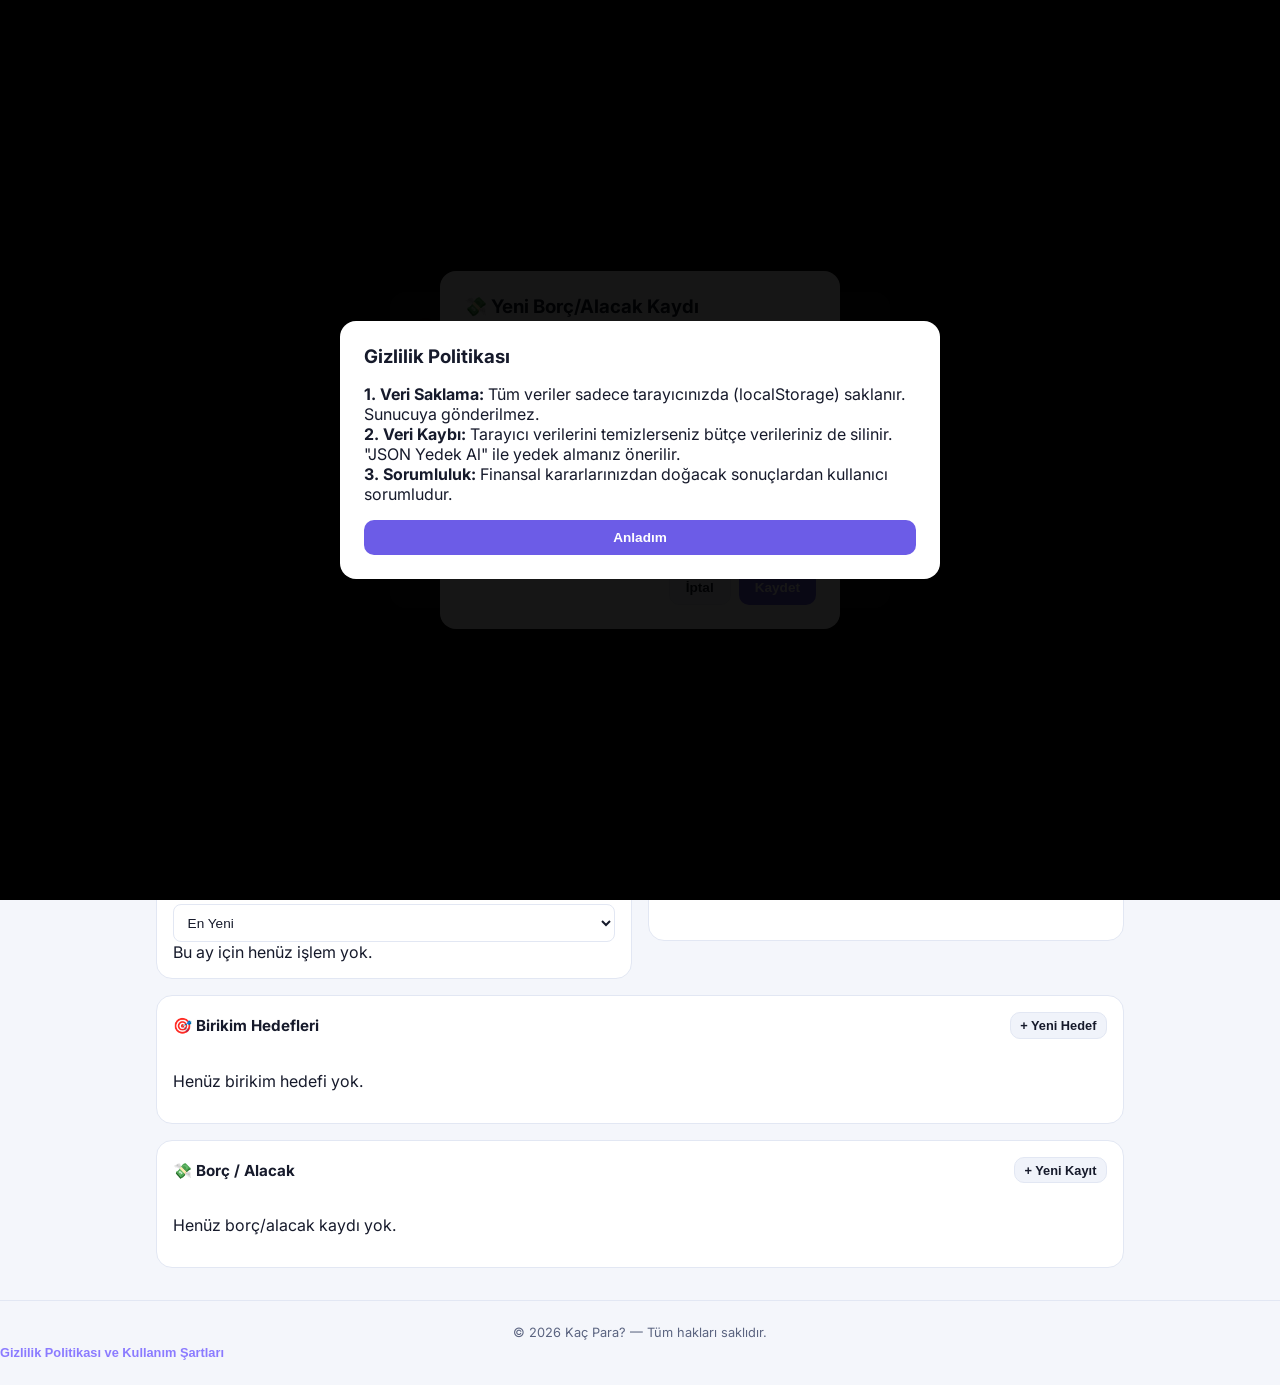
==== commit 0b961cb4: "Add files via upload" ====
--- a/index.html
+++ b/index.html
@@ -72,6 +72,11 @@
         <button class="link-btn" id="editBudgetBtn">Düzenle</button>
       </div>
     </section>
+
+    <!-- HIZLI İŞLEM BUTONU -->
+    <button id="quickAddBtn" class="btn btn-primary btn-block" style="margin-bottom: 1rem; padding: 0.8rem; font-size: 1rem;">
+      ➕ Hızlı İşlem Ekle
+    </button>
 
     <!-- ANA PANEL -->
     <section class="grid">
@@ -160,6 +165,27 @@
         <canvas id="barChart" width="400" height="180"></canvas>
       </div>
     </section>
+
+    <!-- YENİ: BİRİKİM HEDEFLERİ PANELİ -->
+    <section class="panel" style="margin-top: 1rem;">
+      <div style="display: flex; justify-content: space-between; align-items: center; margin-bottom: 1rem;">
+        <h2 class="panel-title" style="margin: 0;">🎯 Birikim Hedefleri</h2>
+        <button id="addGoalBtn" class="btn btn-ghost" style="padding: 0.3rem 0.6rem; font-size: 0.8rem;">+ Yeni Hedef</button>
+      </div>
+      <ul id="goalList" class="expense-list" style="max-height: 200px;"></ul>
+      <p id="emptyGoal" class="empty" style="padding: 1rem 0;">Henüz birikim hedefi yok.</p>
+    </section>
+
+    <!-- YENİ: BORÇ / ALACAK PANELİ -->
+    <section class="panel" style="margin-top: 1rem;">
+      <div style="display: flex; justify-content: space-between; align-items: center; margin-bottom: 1rem;">
+        <h2 class="panel-title" style="margin: 0;">💸 Borç / Alacak</h2>
+        <button id="addDebtBtn" class="btn btn-ghost" style="padding: 0.3rem 0.6rem; font-size: 0.8rem;">+ Yeni Kayıt</button>
+      </div>
+      <ul id="debtList" class="expense-list" style="max-height: 200px;"></ul>
+      <p id="emptyDebt" class="empty" style="padding: 1rem 0;">Henüz borç/alacak kaydı yok.</p>
+    </section>
+
   </main>
 
   <footer class="footer">
@@ -167,7 +193,7 @@
     <button id="privacyBtn" class="link-btn">Gizlilik Politikası ve Kullanım Şartları</button>
   </footer>
 
-  <!-- AYARLAR MODAL (Eski üst bar butonları burada) -->
+  <!-- AYARLAR MODAL -->
   <div id="settingsModal" class="modal" hidden>
     <div class="modal-box">
       <h3>⚙️ Ayarlar ve Araçlar</h3>
@@ -268,6 +294,57 @@
     </div>
   </div>
 
+  <!-- BİRİKİM HEDEFİ MODAL -->
+  <div id="goalModal" class="modal" hidden>
+    <div class="modal-box">
+      <h3>🎯 Yeni Birikim Hedefi</h3>
+      <p class="modal-desc">Tatil, araba veya acil durum fonu için hedef koy.</p>
+      <div class="field" style="margin-bottom: 0.8rem;">
+        <label>Hedef Adı</label>
+        <input type="text" id="goalName" placeholder="Örn. Tatil" required />
+      </div>
+      <div class="field" style="margin-bottom: 0.8rem;">
+        <label>Hedef Tutar (₺)</label>
+        <input type="number" id="goalAmount" min="1" step="1" placeholder="Örn. 10000" required />
+      </div>
+      <div class="field" style="margin-bottom: 0.8rem;">
+        <label>Biriken Tutar (₺)</label>
+        <input type="number" id="goalSaved" min="0" step="1" value="0" required />
+      </div>
+      <div class="modal-actions" style="margin-top: 1rem;">
+        <button type="button" class="btn btn-ghost" id="goalCancel">İptal</button>
+        <button type="button" class="btn btn-primary" id="goalSave">Kaydet</button>
+      </div>
+    </div>
+  </div>
+
+  <!-- BORÇ/ALACAK MODAL -->
+  <div id="debtModal" class="modal" hidden>
+    <div class="modal-box">
+      <h3>💸 Yeni Borç/Alacak Kaydı</h3>
+      <p class="modal-desc">Kime ne kadar borcun var veya kim sana borçlu?</p>
+      <div class="field" style="margin-bottom: 0.8rem;">
+        <label>Kişi / Kurum</label>
+        <input type="text" id="debtName" placeholder="Örn. Ahmet veya Banka" required />
+      </div>
+      <div class="field" style="margin-bottom: 0.8rem;">
+        <label>Tutar (₺)</label>
+        <input type="number" id="debtAmount" min="1" step="1" placeholder="Örn. 500" required />
+      </div>
+      <div class="field" style="margin-bottom: 0.8rem;">
+        <label>Tür</label>
+        <select id="debtType">
+          <option value="borc">Borç (Ben borçluyum)</option>
+          <option value="alacak">Alacak (Ben alacaklıyım)</option>
+        </select>
+      </div>
+      <div class="modal-actions" style="margin-top: 1rem;">
+        <button type="button" class="btn btn-ghost" id="debtCancel">İptal</button>
+        <button type="button" class="btn btn-primary" id="debtSave">Kaydet</button>
+      </div>
+    </div>
+  </div>
+
   <!-- TEMİZLİK MODAL -->
   <div id="cleanupModal" class="modal" hidden>
     <div class="modal-box">
--- a/style.css
+++ b/style.css
@@ -52,11 +52,6 @@
   0% { opacity: 0; transform: scale(0.95); }
   100% { opacity: 1; transform: scale(1); }
 }
-@keyframes pulseGlow {
-  0% { box-shadow: 0 0 0 0 rgba(231, 76, 60, 0.4); }
-  70% { box-shadow: 0 0 0 6px rgba(231, 76, 60, 0); }
-  100% { box-shadow: 0 0 0 0 rgba(231, 76, 60, 0); }
-}
 
 /* ÜST BAR */
 .topbar {
@@ -79,6 +74,7 @@
   border-radius: 10px;
   background: linear-gradient(135deg, var(--primary), var(--primary-2));
   font-weight: 800; font-size: 1.1rem; color: #fff;
+  flex-shrink: 0;
 }
 .brand h1 { font-size: 1.1rem; font-weight: 800; }
 .brand-sub { font-size: .7rem; color: var(--muted); }
@@ -197,7 +193,7 @@
 .form-row { display: grid; grid-template-columns: 1fr 1fr; gap: 0.8rem; width: 100%; }
 .field { display: flex; flex-direction: column; gap: 0.3rem; width: 100%; }
 .field label { font-size: 0.75rem; color: var(--muted); font-weight: 600; }
-.field input, .field select, .search, #budgetInput, #recName, #recAmount, #recDay, #limitAmount {
+.field input, .field select, .search, #budgetInput, #recName, #recAmount, #recDay, #limitAmount, #goalName, #goalAmount, #goalSaved, #debtName, #debtAmount {
   background: var(--panel);
   border: 1px solid var(--border);
   color: var(--text);
@@ -265,7 +261,7 @@
   .stat-card { padding: 0.8rem; }
   .stat-value { font-size: 1.1rem; }
   .form-row { grid-template-columns: 1fr; gap: 0.6rem; }
-  .field input, .field select { height: 42px; font-size: 0.9rem; } /* Dokunmatik için biraz daha büyük ama taşmaz */
+  .field input, .field select { height: 42px; font-size: 0.9rem; }
   .panel { padding: 0.8rem; }
   .expense-item { padding: 0.5rem; gap: 0.3rem; }
   .expense-emoji { font-size: 1rem; }
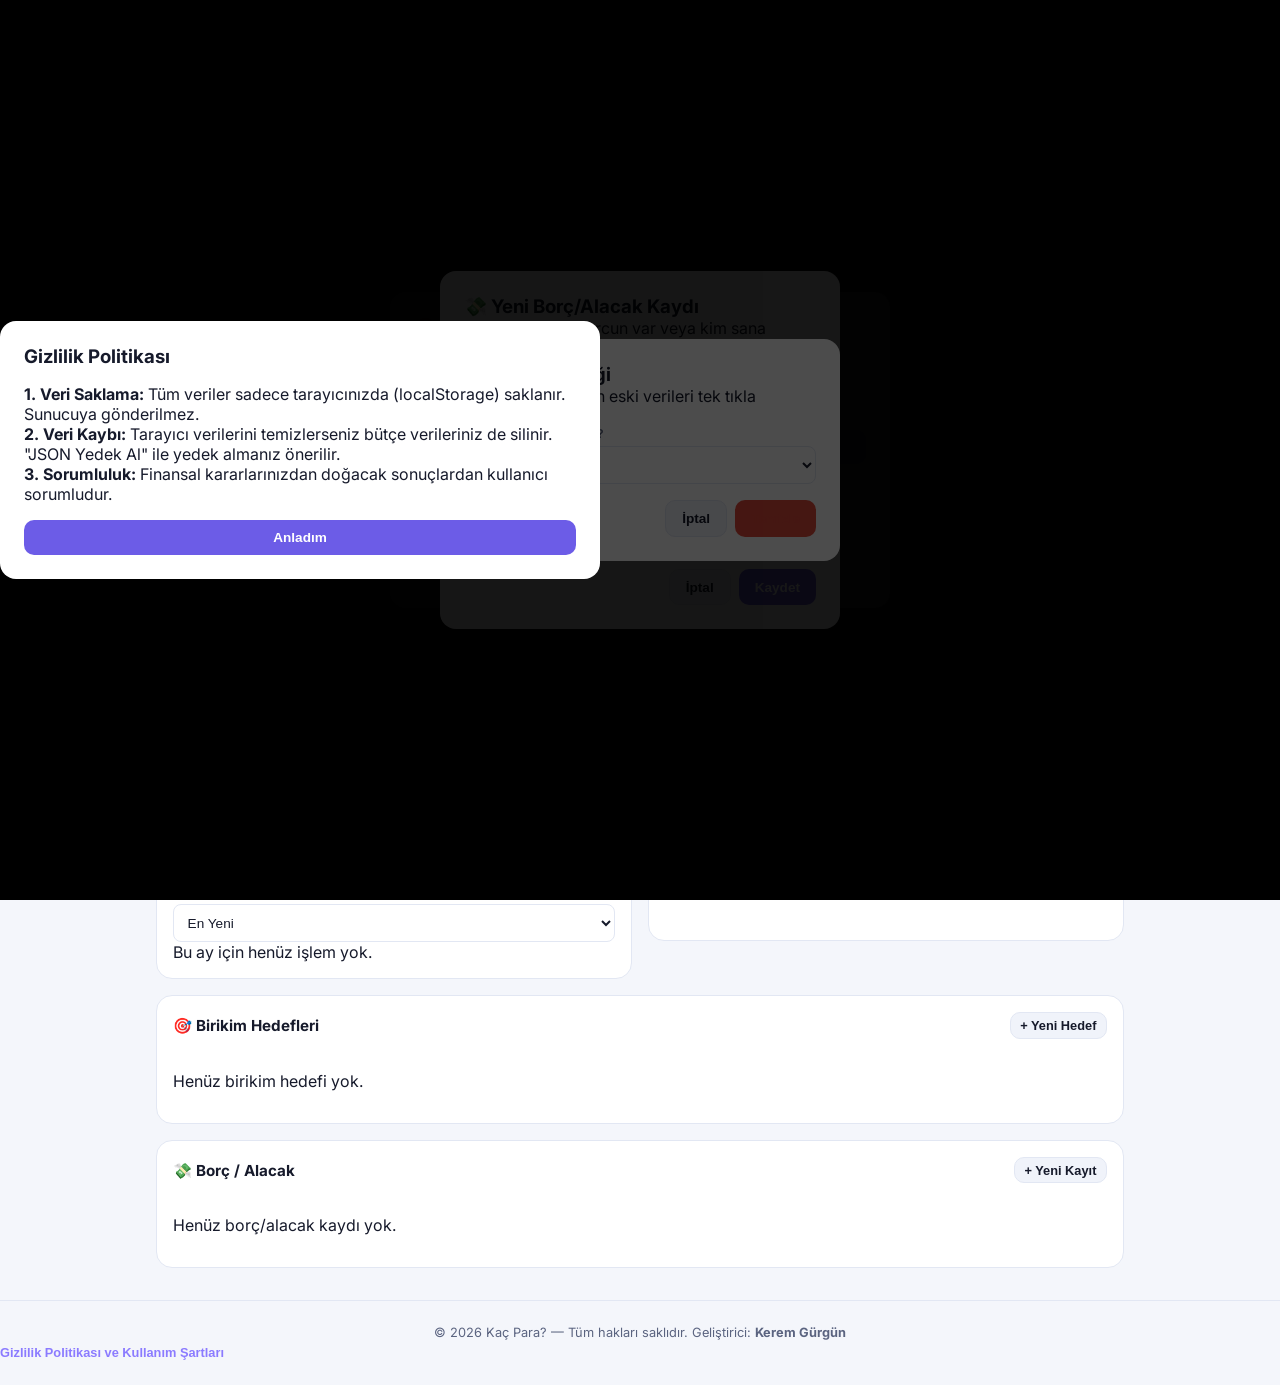
==== commit 56a99cf9: "Add files via upload" ====
--- a/index.html
+++ b/index.html
@@ -3,8 +3,32 @@
 <head>
   <meta charset="UTF-8" />
   <meta name="viewport" content="width=device-width, initial-scale=1.0, maximum-scale=1.0, user-scalable=no" />
-  <title>Kaç Para? — Profesyonel Bütçe Takipçisi</title>
   
+  <!-- SEO ve Kerem Gürgün Bilgileri -->
+  <title>Kerem Gürgün - Kaç Para? | Profesyonel Bütçe Takipçisi</title>
+  <meta name="description" content="Kerem Gürgün tarafından geliştirilen Kaç Para?, gelir ve giderlerinizi takip edebileceğiniz, bütçenizi yönetebileceğiniz ücretsiz ve profesyonel bir bütçe uygulamasıdır." />
+  <meta name="keywords" content="Kerem Gürgün, Kaç Para, bütçe takip, gelir gider, finans uygulaması, para yönetimi" />
+  <meta name="author" content="Kerem Gürgün" />
+  
+  <!-- Open Graph (Sosyal Medya Paylaşımları İçin) -->
+  <meta property="og:title" content="Kerem Gürgün - Kaç Para? | Bütçe Takipçisi" />
+  <meta property="og:description" content="Kerem Gürgün tarafından geliştirilen ücretsiz bütçe ve finans takip uygulaması." />
+  <meta property="og:type" content="website" />
+
+  <!-- Google Yapısal Verisi (Google'ın seni tanıması için) -->
+  <script type="application/ld+json">
+  {
+    "@context": "https://schema.org",
+    "@type": "WebApplication",
+    "name": "Kaç Para?",
+    "author": {
+      "@type": "Person",
+      "name": "Kerem Gürgün"
+    },
+    "description": "Kerem Gürgün tarafından geliştirilen profesyonel bütçe takip uygulaması."
+  }
+  </script>
+
   <meta name="google-site-verification" content="7JyHRD6K0KmP9sFAeRvvrFaIyyjko7lSBl2RAn9wLT4" />
   <meta name="theme-color" content="#0f1220" />
   <meta name="mobile-web-app-capable" content="yes" />
@@ -36,20 +60,17 @@
   </header>
 
   <main class="container">
-    <!-- KURULUM BANNER -->
     <div id="installBanner" class="install-banner hidden">
       <p>📱 Bu uygulamayı telefonuna kurmak ister misin?</p>
       <button type="button" id="installBtn" class="btn btn-primary">Hemen Kur</button>
     </div>
 
-    <!-- AY SEÇİCİ -->
     <div class="month-selector">
       <button id="prevMonthBtn" class="icon-btn" title="Önceki Ay">←</button>
       <span id="currentMonthLabel">Bu Ay</span>
       <button id="nextMonthBtn" class="icon-btn" title="Sonraki Ay">→</button>
     </div>
 
-    <!-- ÖZET KARTLARI (Mobilde 2x2) -->
     <section class="stats">
       <div class="stat-card">
         <span class="stat-label">Gelir</span>
@@ -73,17 +94,12 @@
       </div>
     </section>
 
-    <!-- HIZLI İŞLEM BUTONU -->
     <button id="quickAddBtn" class="btn btn-primary btn-block" style="margin-bottom: 1rem; padding: 0.8rem; font-size: 1rem;">
       ➕ Hızlı İşlem Ekle
     </button>
 
-    <!-- ANA PANEL -->
     <section class="grid">
-      <!-- SOL: İŞLEMLER VE FORM -->
       <div class="panel">
-        
-        <!-- AÇILIR KAPANIR FORM BAŞLANGICI -->
         <button id="toggleFormBtn" class="toggle-form-btn">
           <span>➕ Yeni İşlem Ekle</span>
           <span id="toggleIcon">▼</span>
@@ -119,7 +135,6 @@
             <button type="submit" class="btn btn-primary btn-block" id="submitBtn">+ Kaydet</button>
           </form>
         </div>
-        <!-- AÇILIR KAPANIR FORM BİTİŞİ -->
 
         <div class="list-header">
           <h2 class="panel-title">İşlemler</h2>
@@ -153,7 +168,6 @@
         <p id="emptyState" class="empty">Bu ay için henüz işlem yok.</p>
       </div>
 
-      <!-- SAĞ: GRAFİKLER -->
       <div class="panel">
         <h2 class="panel-title">Kategori Dağılımı</h2>
         <div class="donut-wrap">
@@ -166,7 +180,6 @@
       </div>
     </section>
 
-    <!-- YENİ: BİRİKİM HEDEFLERİ PANELİ -->
     <section class="panel" style="margin-top: 1rem;">
       <div style="display: flex; justify-content: space-between; align-items: center; margin-bottom: 1rem;">
         <h2 class="panel-title" style="margin: 0;">🎯 Birikim Hedefleri</h2>
@@ -176,7 +189,6 @@
       <p id="emptyGoal" class="empty" style="padding: 1rem 0;">Henüz birikim hedefi yok.</p>
     </section>
 
-    <!-- YENİ: BORÇ / ALACAK PANELİ -->
     <section class="panel" style="margin-top: 1rem;">
       <div style="display: flex; justify-content: space-between; align-items: center; margin-bottom: 1rem;">
         <h2 class="panel-title" style="margin: 0;">💸 Borç / Alacak</h2>
@@ -189,7 +201,7 @@
   </main>
 
   <footer class="footer">
-    <p>© 2026 Kaç Para? — Tüm hakları saklıdır.</p>
+    <p>© 2026 Kaç Para? — Tüm hakları saklıdır. Geliştirici: <strong>Kerem Gürgün</strong></p>
     <button id="privacyBtn" class="link-btn">Gizlilik Politikası ve Kullanım Şartları</button>
   </footer>
 
@@ -367,7 +379,7 @@
   </div>
 
   <!-- GİZLİLİK MODAL -->
-  <div id="privacyModal" class="modal" hidden>
+  <div id="privacyModal" class="modal" hidden style="display: none;">
     <div class="modal-box" style="width: min(92vw, 600px); max-height: 80vh; overflow-y: auto;">
       <h3>Gizlilik Politikası</h3>
       <p class="modal-desc" style="margin-top: 1rem;">
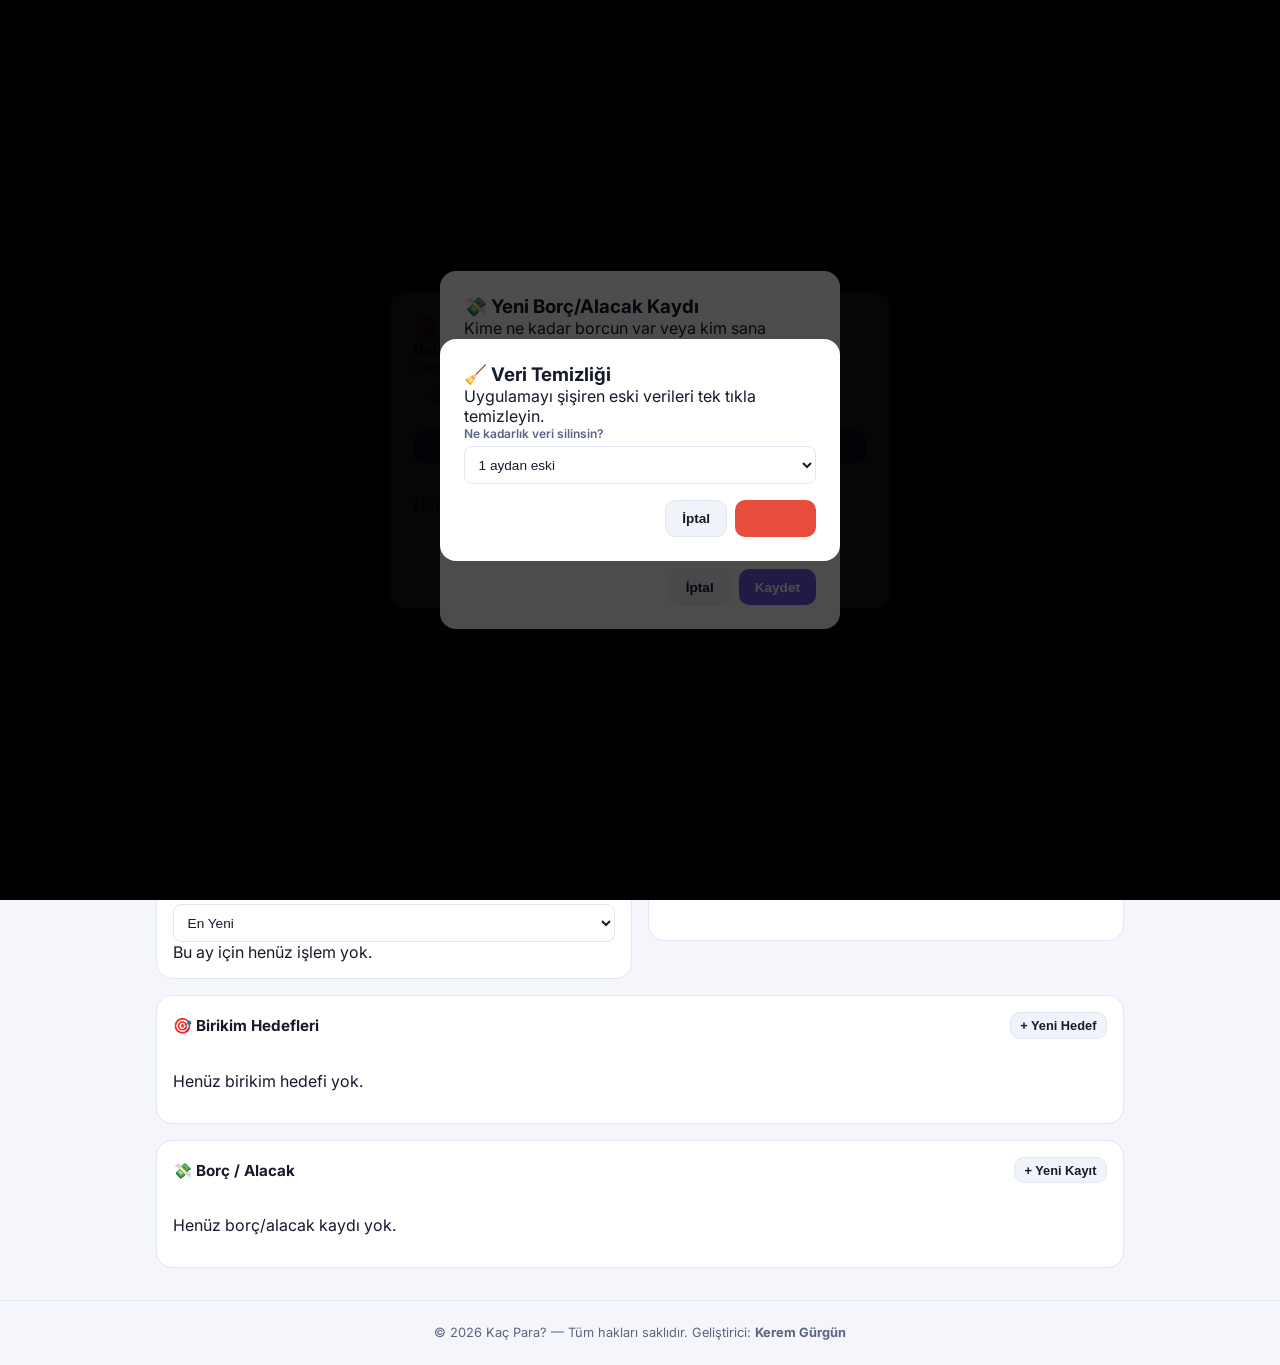
==== commit 2f09dc99: "Add files via upload" ====
--- a/index.html
+++ b/index.html
@@ -10,21 +10,16 @@
   <meta name="keywords" content="Kerem Gürgün, Kaç Para, bütçe takip, gelir gider, finans uygulaması, para yönetimi" />
   <meta name="author" content="Kerem Gürgün" />
   
-  <!-- Open Graph (Sosyal Medya Paylaşımları İçin) -->
   <meta property="og:title" content="Kerem Gürgün - Kaç Para? | Bütçe Takipçisi" />
   <meta property="og:description" content="Kerem Gürgün tarafından geliştirilen ücretsiz bütçe ve finans takip uygulaması." />
   <meta property="og:type" content="website" />
 
-  <!-- Google Yapısal Verisi (Google'ın seni tanıması için) -->
   <script type="application/ld+json">
   {
     "@context": "https://schema.org",
     "@type": "WebApplication",
     "name": "Kaç Para?",
-    "author": {
-      "@type": "Person",
-      "name": "Kerem Gürgün"
-    },
+    "author": { "@type": "Person", "name": "Kerem Gürgün" },
     "description": "Kerem Gürgün tarafından geliştirilen profesyonel bütçe takip uygulaması."
   }
   </script>
@@ -202,7 +197,6 @@
 
   <footer class="footer">
     <p>© 2026 Kaç Para? — Tüm hakları saklıdır. Geliştirici: <strong>Kerem Gürgün</strong></p>
-    <button id="privacyBtn" class="link-btn">Gizlilik Politikası ve Kullanım Şartları</button>
   </footer>
 
   <!-- AYARLAR MODAL -->
@@ -378,25 +372,7 @@
     </div>
   </div>
 
-  <!-- GİZLİLİK MODAL -->
-  <div id="privacyModal" class="modal" hidden style="display: none;">
-    <div class="modal-box" style="width: min(92vw, 600px); max-height: 80vh; overflow-y: auto;">
-      <h3>Gizlilik Politikası</h3>
-      <p class="modal-desc" style="margin-top: 1rem;">
-        <strong>1. Veri Saklama:</strong> Tüm veriler sadece tarayıcınızda (localStorage) saklanır. Sunucuya gönderilmez.
-      </p>
-      <p class="modal-desc">
-        <strong>2. Veri Kaybı:</strong> Tarayıcı verilerini temizlerseniz bütçe verileriniz de silinir. "JSON Yedek Al" ile yedek almanız önerilir.
-      </p>
-      <p class="modal-desc">
-        <strong>3. Sorumluluk:</strong> Finansal kararlarınızdan doğacak sonuçlardan kullanıcı sorumludur.
-      </p>
-      <div class="modal-actions" style="margin-top: 1rem;">
-        <button type="button" class="btn btn-primary btn-block" id="privacyClose">Anladım</button>
-      </div>
-    </div>
-  </div>
-
+  <!-- PDF RAPOR ŞABLONU -->
   <div id="pdfTemplate" class="pdf-container" hidden>
     <div class="pdf-header">
       <h1>Kaç Para? — Bütçe Raporu</h1>
